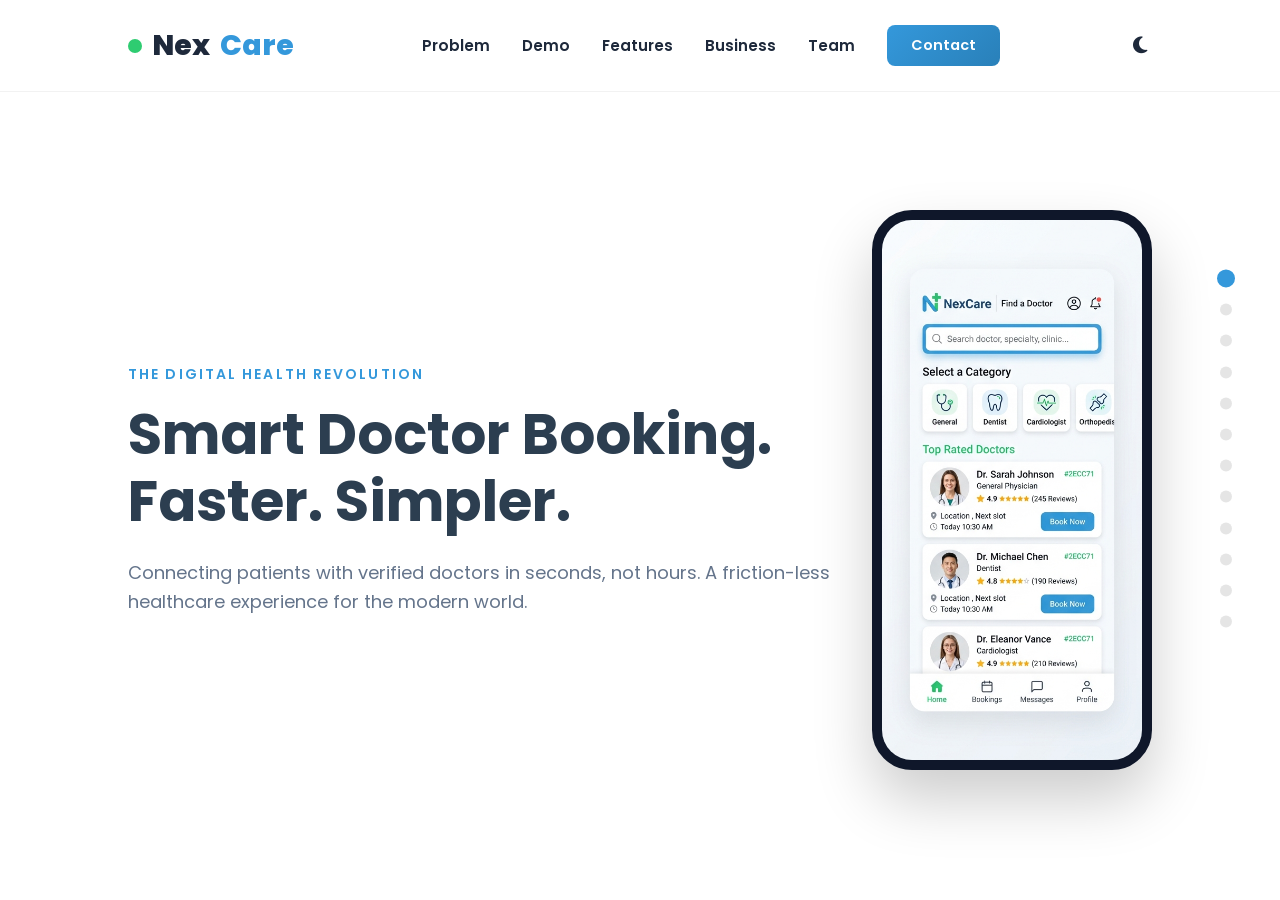
==== index.html @ 9a2c4b13 "feat: make NexCare website responsive for mobile and tablets" ====
<!DOCTYPE html>
<html lang="en">

<head>
    <meta charset="UTF-8">
    <meta name="viewport" content="width=device-width, initial-scale=1.0">
    <title>NexCare Pitch Deck | Smart Doctor Booking</title>
    <link rel="preconnect" href="https://fonts.googleapis.com">
    <link rel="preconnect" href="https://fonts.gstatic.com" crossorigin>
    <link
        href="https://fonts.googleapis.com/css2?family=Inter:wght@400;500;600&family=Poppins:wght@400;600;700;800&display=swap"
        rel="stylesheet">
    <link rel="stylesheet" href="https://cdnjs.cloudflare.com/ajax/libs/font-awesome/6.4.0/css/all.min.css">
    <link rel="stylesheet" href="style.css">
</head>

<body>

    <nav class="top-nav">
        <div class="logo-text">
            <div class="logo-dot"></div> Nex<span>Care</span>
        </div>
        <div class="nav-links" id="nav-links">
            <a href="javascript:void(0)" onclick="closeMenu(); scrollToSlide(1)">Problem</a>
            <a href="javascript:void(0)" onclick="closeMenu(); scrollToSlide(3)">Demo</a>
            <a href="javascript:void(0)" onclick="closeMenu(); scrollToSlide(4)">Features</a>
            <a href="javascript:void(0)" onclick="closeMenu(); scrollToSlide(7)">Business</a>
            <a href="javascript:void(0)" onclick="closeMenu(); scrollToSlide(10)">Team</a>
            <button class="btn btn-primary btn-sm" onclick="closeMenu(); scrollToSlide(11)">Contact</button>
        </div>
        <div class="nav-actions">
            <button class="theme-toggle" id="theme-toggle" title="Toggle Dark Mode">
                <i class="fas fa-moon"></i>
            </button>
            <button class="mobile-menu-toggle" id="mobile-menu-toggle">
                <i class="fas fa-bars"></i>
            </button>
        </div>
    </nav>

    <div class="nav-dots">
        <div class="nav-dot active" onclick="scrollToSlide(0)"></div>
        <div class="nav-dot" onclick="scrollToSlide(1)"></div>
        <div class="nav-dot" onclick="scrollToSlide(2)"></div>
        <div class="nav-dot" onclick="scrollToSlide(3)"></div>
        <div class="nav-dot" onclick="scrollToSlide(4)"></div>
        <div class="nav-dot" onclick="scrollToSlide(5)"></div>
        <div class="nav-dot" onclick="scrollToSlide(6)"></div>
        <div class="nav-dot" onclick="scrollToSlide(7)"></div>
        <div class="nav-dot" onclick="scrollToSlide(8)"></div>
        <div class="nav-dot" onclick="scrollToSlide(9)"></div>
        <div class="nav-dot" onclick="scrollToSlide(10)"></div>
        <div class="nav-dot" onclick="scrollToSlide(11)"></div>
    </div>

    <div class="deck-container" id="deck">

        <!-- Slide 1: Cover -->
        <section class="slide" id="slide-cover">
            <div class="content">
                <div class="text-side">
                    <span class="tagline">The Digital Health Revolution</span>
                    <h1>Smart Doctor Booking.<br>Faster. Simpler.</h1>
                    <p>Connecting patients with verified doctors in seconds, not hours. A friction-less healthcare
                        experience for the modern world.</p>
                </div>
                <div class="image-side">
                    <!-- Replace with generated image if available, else CSS mockup -->
                    <div class="iphone-frame">
                        <div class="iphone-screen">
                            <img src="nexcare_cover_mockup_1776426407868.png" alt="NexCare App"
                                style="width: 100%; height: 100%; object-fit: cover;">
                        </div>
                    </div>
                </div>
            </div>
        </section>

        <!-- Slide 2: Problem -->
        <section class="slide">
            <h2>The Healthcare Friction</h2>
            <div class="grid grid-3">
                <div class="card">
                    <div class="icon-box"><i class="fas fa-clock"></i></div>
                    <h3>Long Waiting Times</h3>
                    <p>Patients spend an average of 45 minutes in waiting rooms despite having appointments.</p>
                </div>
                <div class="card">
                    <div class="icon-box"><i class="fas fa-calendar-xmark"></i></div>
                    <h3>No Sync Slots</h3>
                    <p>Traditional booking via calls leads to double-bookings and manual errors.</p>
                </div>
                <div class="card">
                    <div class="icon-box"><i class="fas fa-user-shield"></i></div>
                    <h3>Trust Gap</h3>
                    <p>Hard to find verified reviews and transparent pricing for local practitioners.</p>
                </div>
            </div>
        </section>

        <!-- Slide 3: Solution -->
        <section class="slide">
            <h2>The NexCare Way</h2>
            <div class="grid grid-2">
                <div class="card solution-card" style="border-left: 5px solid #e74c3c;">
                    <span class="tagline" style="color: #e74c3c;">The Old Way</span>
                    <ul>
                        <li>Call multiple clinics</li>
                        <li>Ask for availability</li>
                        <li>Wait on-site for hours</li>
                        <li>Manual paper records</li>
                    </ul>
                </div>
                <div class="card solution-card" style="border-left: 5px solid var(--primary-green);">
                    <span class="tagline" style="color: var(--primary-green);">NexCare Solution</span>
                    <ul>
                        <li>One-tap search & filter</li>
                        <li>Real-time slot tracking</li>
                        <li>Zero-wait arrival system</li>
                        <li>Unified digital health IDs</li>
                    </ul>
                </div>
            </div>
        </section>

        <!-- Slide 4: Product Demo -->
        <section class="slide">
            <h2>Seamless User Flow</h2>
            <div class="flex-center" style="gap: 2rem;">
                <div class="iphone-frame small">
                    <div class="iphone-screen">
                        <div class="app-header">
                            <div class="logo-text" style="font-size: 1rem; margin-bottom: 0.5rem;">Nex<span>Care</span>
                            </div>
                            <div class="search-bar"><i class="fas fa-search"></i> Search Cardiologist...</div>
                        </div>
                        <div style="padding: 1rem;">
                            <p style="font-size: 0.7rem; font-weight: 600;">Top Doctors</p>
                            <div style="height: 60px; background: #f8fafc; margin-top: 10px; border-radius: 8px;"></div>
                        </div>
                    </div>
                </div>
                <div class="flow-arrow"><i class="fas fa-chevron-right"></i></div>
                <div class="iphone-frame small">
                    <div class="iphone-screen" style="padding: 1rem;">
                        <p style="font-size: 0.8rem; font-weight: 600;">Select Time Slot</p>
                        <div class="grid grid-3" style="margin-top: 1rem; gap: 0.5rem;">
                            <div
                                style="background: var(--bg-light-blue); font-size: 0.6rem; padding: 5px; text-align: center; border-radius: 4px;">
                                09:00 AM</div>
                            <div
                                style="background: var(--primary-blue); color: white; font-size: 0.6rem; padding: 5px; text-align: center; border-radius: 4px;">
                                10:30 AM</div>
                        </div>
                    </div>
                </div>
                <div class="flow-arrow"><i class="fas fa-chevron-right"></i></div>
                <div class="iphone-frame small">
                    <div class="iphone-screen flex-center" style="flex-direction: column;">
                        <div class="icon-box green" style="width: 40px; height: 40px; font-size: 18px;"><i
                                class="fas fa-check"></i></div>
                        <p style="font-size: 0.8rem; font-weight: 600;">Booking Confirmed!</p>
                    </div>
                </div>
            </div>
        </section>

        <!-- Slide 5: Features -->
        <section class="slide">
            <h2>Core Features</h2>
            <div class="grid grid-3">
                <div class="feature-item">
                    <div class="icon-box"><i class="fas fa-bolt"></i></div>
                    <h3>Smart Booking</h3>
                    <p>AI-driven slot allocation.</p>
                </div>
                <div class="feature-item">
                    <div class="icon-box green"><i class="fas fa-location-dot"></i></div>
                    <h3>Nearby Doctors</h3>
                    <p>Hyper-local search results.</p>
                </div>
                <div class="feature-item">
                    <div class="icon-box"><i class="fas fa-star"></i></div>
                    <h3>Verified Reviews</h3>
                    <p>100% authentic feedback.</p>
                </div>
                <div class="feature-item">
                    <div class="icon-box green"><i class="fas fa-message"></i></div>
                    <h3>In-app Chat</h3>
                    <p>Instant doctor consultation.</p>
                </div>
                <div class="feature-item">
                    <div class="icon-box"><i class="fas fa-bell"></i></div>
                    <h3>Reminders</h3>
                    <p>Automated SMS & Push alerts.</p>
                </div>
                <div class="feature-item">
                    <div class="icon-box green"><i class="fas fa-file-medical"></i></div>
                    <h3>Digital Records</h3>
                    <p>Access history anywhere.</p>
                </div>
            </div>
        </section>

        <!-- Slide 6: How It Works -->
        <section class="slide">
            <h2>The Journey</h2>
            <div class="flex-center" style="margin-top: 4rem; position: relative;">
                <div class="step-line"
                    style="position: absolute; height: 2px; width: 80%; background: var(--border-color); z-index: 1;">
                </div>
                <div class="grid grid-4" style="width: 100%; z-index: 2;">
                    <div class="step-item flex-center" style="flex-direction: column;">
                        <div class="step-circle active">1</div>
                        <h3>Search</h3>
                    </div>
                    <div class="step-item flex-center" style="flex-direction: column;">
                        <div class="step-circle active">2</div>
                        <h3>Book</h3>
                    </div>
                    <div class="step-item flex-center" style="flex-direction: column;">
                        <div class="step-circle active">3</div>
                        <h3>Visit</h3>
                    </div>
                    <div class="step-item flex-center" style="flex-direction: column;">
                        <div class="step-circle active">4</div>
                        <h3>Follow-up</h3>
                    </div>
                </div>
            </div>
        </section>

        <!-- Slide 7: Market Opportunity -->
        <section class="slide">
            <h2>Market Opportunity</h2>
            <div class="grid grid-2">
                <div class="market-stats">
                    <div class="stat-box">
                        <h1 style="color: var(--primary-blue); font-size: 5rem; margin-bottom: 0;">$350B</h1>
                        <p>Global Health-Tech Market by 2028</p>
                    </div>
                    <div class="stat-box" style="margin-top: 2rem;">
                        <h2 style="color: var(--primary-green); font-size: 4rem;">+25%</h2>
                        <p>YOY Growth in Digital Booking</p>
                    </div>
                </div>
                <div class="chart-box flex-center">
                    <div class="mock-chart">
                        <!-- CSS Bar Chart -->
                        <div class="bar" style="height: 40%;"></div>
                        <div class="bar" style="height: 60%;"></div>
                        <div class="bar" style="height: 85%;"></div>
                        <div class="bar highlighted" style="height: 100%;"></div>
                    </div>
                </div>
            </div>
        </section>

        <!-- Slide 8: Business Model -->
        <section class="slide">
            <h2>Sustainable Revenue</h2>
            <div class="grid grid-3">
                <div class="card">
                    <div class="icon-box green"><i class="fas fa-hand-holding-dollar"></i></div>
                    <h3>Commissions</h3>
                    <p>10-15% per successful booking through our platform.</p>
                </div>
                <div class="card">
                    <div class="icon-box"><i class="fas fa-user-doctor"></i></div>
                    <h3>Subscriptions</h3>
                    <p>Premium SaaS dashboard for clinic management.</p>
                </div>
                <div class="card">
                    <div class="icon-box green"><i class="fas fa-bullhorn"></i></div>
                    <h3>Featured Listings</h3>
                    <p>Priority ranking for doctors to increase visibility.</p>
                </div>
            </div>
        </section>

        <!-- Slide 9: Competitive Comparison -->
        <section class="slide">
            <h2>Why NexCare?</h2>
            <table class="comparison-table">
                <thead>
                    <tr>
                        <th>Feature</th>
                        <th>NexCare</th>
                        <th>Competitors</th>
                    </tr>
                </thead>
                <tbody>
                    <tr>
                        <td>Booking Speed</td>
                        <td><i class="fas fa-check-circle" style="color: var(--primary-green);"></i>
                            < 30s</td>
                        <td><i class="fas fa-times-circle" style="color: #ccc;"></i> 3-5 Mins</td>
                    </tr>
                    <tr>
                        <td>UI Complexity</td>
                        <td>Minimal & Fast</td>
                        <td>Cluttered / Heavy</td>
                    </tr>
                    <tr>
                        <td>Slot Sync</td>
                        <td>Real-time Hub</td>
                        <td>Manual/Delayed</td>
                    </tr>
                </tbody>
            </table>
        </section>

        <!-- Slide 10: Roadmap -->
        <section class="slide">
            <h2>Roadmap 2026-27</h2>
            <div class="roadmap-line">
                <div class="roadmap-point">
                    <div class="point-circle"></div>
                    <h3>MVP</h3>
                    <p>Core Booking App</p>
                </div>
                <div class="roadmap-point">
                    <div class="point-circle"></div>
                    <h3>Growth</h3>
                    <p>Multi-city Expansion</p>
                </div>
                <div class="roadmap-point">
                    <div class="point-circle"></div>
                    <h3>Scale</h3>
                    <p>Pharmacy Integration</p>
                </div>
                <div class="roadmap-point">
                    <div class="point-circle"></div>
                    <h3>Advanced</h3>
                    <p>AI Diagnosis Suite</p>
                </div>
            </div>
        </section>

        <!-- Slide 11: Team -->
        <section class="slide">
            <h2>The Visionaries</h2>
            <div class="grid grid-3">
                <div class="card text-center">
                    <div class="avatar"></div>
                    <h3>Alex Rivera</h3>
                    <p>CEO & Founder</p>
                    <div class="skills">Ex-Healthify, MBA</div>
                </div>
                <div class="card text-center">
                    <div class="avatar"></div>
                    <h3>Dr. Sarah Chen</h3>
                    <p>Medical Director</p>
                    <div class="skills">15+ Years Clinical Exp</div>
                </div>
                <div class="card text-center">
                    <div class="avatar"></div>
                    <h3>Sam Jordan</h3>
                    <p>CTO</p>
                    <div class="skills">Full Stack Architect</div>
                </div>
            </div>
        </section>

        <!-- Slide 12: Final CTA -->
        <section class="slide flex-center" style="text-align: center;">
            <div class="final-content">
                <h1>Ready to heal the booking experience?</h1>
                <p style="font-size: 1.5rem; margin-bottom: 3rem;">Let’s build the future of healthcare booking
                    together.</p>
                <div class="flex-center" style="gap: 2rem;">
                    <div class="contact-info">
                        <p><i class="fas fa-envelope"></i> invest@nexcare.tech</p>
                        <p><i class="fas fa-globe"></i> www.nexcare.tech</p>
                    </div>
                </div>
                <button class="btn btn-primary" style="margin-top: 3rem; transform: scale(1.2);">Join the
                    Journey</button>
            </div>
        </section>

    </div>

    <script src="script.js"></script>
</body>

</html>
---- style.css ----
:root {
    /* Primary Colors */
    --primary-green: #2ECC71;
    --primary-blue: #3498DB;
    --primary-dark: #2C3E50;
    
    /* Backgrounds */
    --bg-soft-white: #F8FAFC;
    --bg-white: #FFFFFF;
    --bg-light-blue: #EBF5FB;
    --bg-light-green: #EAFAF1;
    
    /* Neutral */
    --text-primary: #1E293B;
    --text-secondary: #64748B;
    --border-color: #E2E8F0;
    
    /* Shadows */
    --shadow-sm: 0 4px 6px -1px rgba(0, 0, 0, 0.05), 0 2px 4px -1px rgba(0, 0, 0, 0.03);
    --shadow-md: 0 10px 15px -3px rgba(0, 0, 0, 0.07), 0 4px 6px -2px rgba(0, 0, 0, 0.04);
    --shadow-lg: 0 20px 25px -5px rgba(0, 0, 0, 0.1), 0 10px 10px -5px rgba(0, 0, 0, 0.04);
    
    /* Utils */
    --radius-lg: 16px;
    --radius-md: 12px;
    --radius-sm: 8px;
    --transition: all 0.3s cubic-bezier(0.4, 0, 0.2, 1);

    /* Dark Mode Colors */
    --dark-bg: #0F172A;
    --dark-card: #1E293B;
    --dark-text: #F8FAFC;
    --dark-text-secondary: #94A3B8;
    --dark-border: rgba(255, 255, 255, 0.1);
}

body.dark-mode {
    --bg-soft-white: var(--dark-bg);
    --bg-white: var(--dark-card);
    --text-primary: var(--dark-text);
    --text-secondary: var(--dark-text-secondary);
    --border-color: var(--dark-border);
}

body.dark-mode .top-nav {
    background: rgba(15, 23, 42, 0.8);
    border-color: var(--dark-border);
}

body.dark-mode .nav-links a {
    color: var(--dark-text);
}

body.dark-mode .card,
body.dark-mode .comparison-table,
body.dark-mode .mock-chart {
    background: var(--dark-card);
}

* {
    margin: 0;
    padding: 0;
    box-sizing: border-box;
    font-family: 'Poppins', 'Inter', sans-serif;
}

body {
    background-color: var(--bg-soft-white);
    color: var(--text-primary);
    overflow: hidden;
}

/* Slide Container */
.deck-container {
    height: 100vh;
    width: 100vw;
    overflow-y: scroll;
    scroll-snap-type: y mandatory;
    scroll-behavior: smooth;
}

.slide {
    height: 100vh;
    width: 100vw;
    scroll-snap-align: start;
    padding: 4rem 8rem;
    display: flex;
    flex-direction: column;
    justify-content: center;
    position: relative;
    background-color: var(--bg-white);
}

.slide:nth-child(even) {
    background-color: var(--bg-soft-white);
}

/* Typography */
h1 {
    font-size: 3.5rem;
    font-weight: 700;
    line-height: 1.2;
    margin-bottom: 1.5rem;
    color: var(--primary-dark);
}

h2 {
    font-size: 2.8rem;
    font-weight: 700;
    margin-bottom: 3rem;
    color: var(--primary-dark);
    position: relative;
    display: inline-block;
}

h2::after {
    content: '';
    position: absolute;
    bottom: -10px;
    left: 0;
    width: 60px;
    height: 4px;
    background: var(--primary-green);
    border-radius: 2px;
}

h3 {
    font-size: 1.5rem;
    font-weight: 600;
    margin-bottom: 1rem;
}

p {
    font-size: 1.125rem;
    line-height: 1.6;
    color: var(--text-secondary);
}

.tagline {
    color: var(--primary-blue);
    font-weight: 600;
    text-transform: uppercase;
    letter-spacing: 0.15em;
    font-size: 0.875rem;
    margin-bottom: 1rem;
    display: block;
}

/* Layout Helpers */
.grid { display: grid; gap: 2.5rem; }
.grid-2 { grid-template-columns: 1fr 1fr; }
.grid-3 { grid-template-columns: repeat(3, 1fr); }
.grid-4 { grid-template-columns: repeat(4, 1fr); }

.flex-center {
    display: flex;
    align-items: center;
    justify-content: center;
}

.card {
    background: var(--bg-white);
    padding: 2.5rem;
    border-radius: var(--radius-lg);
    box-shadow: var(--shadow-sm);
    transition: var(--transition);
    border: 1px solid rgba(0,0,0,0.02);
}

.card:hover {
    transform: translateY(-8px);
    box-shadow: var(--shadow-lg);
}

/* Buttons */
.btn {
    padding: 1rem 2.5rem;
    border-radius: var(--radius-sm);
    font-weight: 600;
    cursor: pointer;
    transition: var(--transition);
    border: none;
    font-size: 1.1rem;
}

.btn-primary {
    background: linear-gradient(135deg, var(--primary-blue), #2980B9);
    color: white;
}

/* Navigation Bar */
.top-nav {
    position: fixed;
    top: 0;
    left: 0;
    width: 100%;
    padding: 1.5rem 8rem;
    display: flex;
    align-items: center;
    justify-content: space-between;
    z-index: 1000;
    background: rgba(255, 255, 255, 0.8);
    backdrop-filter: blur(10px);
    border-bottom: 1px solid rgba(0,0,0,0.05);
}

.logo-text {
    font-size: 1.8rem;
    font-weight: 800;
    display: flex;
    align-items: center;
    gap: 10px;
}

.nav-links {
    display: flex;
    align-items: center;
    gap: 2rem;
}

.theme-toggle {
    background: none;
    border: none;
    color: var(--text-primary);
    font-size: 1.2rem;
    cursor: pointer;
    padding: 5px;
    display: flex;
    align-items: center;
    justify-content: center;
    transition: var(--transition);
}

.theme-toggle:hover {
    color: var(--primary-blue);
    transform: rotate(15deg);
}

.nav-links a {
    text-decoration: none;
    color: var(--text-primary);
    font-weight: 600;
    font-size: 0.95rem;
    transition: var(--transition);
}

.nav-links a:hover {
    color: var(--primary-blue);
}

.btn-sm {
    padding: 0.6rem 1.5rem;
    font-size: 0.9rem;
}

/* Adjust slides for nav bar */
.slide {
    padding-top: 9rem; /* Increased padding */
}

#slide-cover .content {
    display: flex;
    align-items: center;
    justify-content: space-between;
    height: 100%;
    width: 100%;
}

/* Icons */
.icon-box {
    width: 64px;
    height: 64px;
    border-radius: var(--radius-md);
    background: var(--bg-light-blue);
    color: var(--primary-blue);
    font-size: 28px;
    margin-bottom: 1.5rem;
    display: flex;
    align-items: center;
    justify-content: center;
}

.icon-box.green {
    background: var(--bg-light-green);
    color: var(--primary-green);
}

/* Mockups Custom CSS */
.iphone-frame {
    width: 280px; /* Adjusted size */
    height: 560px; /* Adjusted size */
    background: #1e293b;
    border: 10px solid #0f172a;
    border-radius: 40px;
    padding: 0;
    box-shadow: 0 30px 60px rgba(0,0,0,0.2);
    position: relative;
    overflow: hidden;
}

body.dark-mode .iphone-frame {
    border-color: #334155;
}

.iphone-frame.small {
    width: 200px;
    height: 400px;
    border-radius: 30px;
    border-width: 6px;
}

.iphone-screen {
    width: 100%;
    height: 100%;
    background: #f8fafc;
    position: relative;
    overflow: hidden;
}

/* Realistic App UI inside mockups */
.app-bar {
    padding: 20px 15px 15px;
    background: white;
    border-bottom: 1px solid #f1f5f9;
}

.search-mini {
    background: #f1f5f9;
    padding: 8px 12px;
    border-radius: 8px;
    font-size: 0.6rem;
    color: #94a3b8;
    display: flex;
    align-items: center;
    gap: 8px;
}

.flow-arrow {
    font-size: 2.5rem;
    color: #cbd5e1;
    animation: bounceRight 2s infinite;
}

@keyframes bounceRight {
    0%, 20%, 50%, 80%, 100% {transform: translateX(0);}
    40% {transform: translateX(10px);}
    60% {transform: translateX(5px);}
}

/* Progress Indicator */
.nav-dots {
    position: fixed;
    right: 3rem;
    top: 50%;
    transform: translateY(-50%);
    display: flex;
    flex-direction: column;
    gap: 1.2rem;
    z-index: 100;
}

.nav-dot {
    width: 12px;
    height: 12px;
    border-radius: 50%;
    background: rgba(0,0,0,0.1);
    cursor: pointer;
    transition: var(--transition);
}

.nav-dot.active {
    background: var(--primary-blue);
    transform: scale(1.5);
}


.logo-dot {
    width: 14px;
    height: 14px;
    background: var(--primary-green);
    border-radius: 50%;
}

.logo-text span { color: var(--primary-blue); }

.comparison-table {
    width: 100%;
    border-collapse: collapse;
    background: white;
    border-radius: var(--radius-lg);
    box-shadow: var(--shadow-md);
    overflow: hidden;
}

.comparison-table th, .comparison-table td {
    padding: 1.5rem 2rem;
    text-align: left;
    border-bottom: 1px solid var(--border-color);
}

.comparison-table th {
    background: var(--bg-light-blue);
    color: var(--primary-blue);
    font-weight: 700;
}

.mock-chart {
    display: flex;
    align-items: flex-end;
    gap: 1.5rem;
    height: 300px;
    padding: 2rem;
    background: white;
    border-radius: var(--radius-lg);
}

.bar {
    width: 50px;
    background: #f1f5f9;
    border-radius: 8px 8px 2px 2px;
}

.bar.highlighted {
    background: linear-gradient(to top, var(--primary-blue), #5dade2);
}

.roadmap-line {
    display: flex;
    justify-content: space-between;
    margin-top: 4rem;
    position: relative;
}

.roadmap-line::after {
    content: '';
    position: absolute;
    top: 20px;
    left: 0;
    right: 0;
    height: 3px;
    background: var(--bg-light-blue);
    z-index: 0;
}

.roadmap-point {
    position: relative;
    z-index: 1;
    text-align: center;
}

.point-circle {
    width: 40px;
    height: 40px;
    background: white;
    border: 4px solid var(--primary-blue);
    border-radius: 50%;
    margin: 0 auto 1.5rem;
}

.step-circle {
    width: 60px;
    height: 60px;
    border-radius: 50%;
    background: white;
    border: 3px solid var(--border-color);
    display: flex;
    align-items: center;
    justify-content: center;
    font-weight: 700;
    margin-bottom: 1rem;
}

.step-circle.active {
    background: var(--primary-green);
    color: white;
    border-color: var(--primary-green);
}

.avatar {
    width: 100px;
    height: 100px;
    background: linear-gradient(135deg, #e2e8f0, #cbd5e1);
    border-radius: 50%;
    margin: 0 auto 1.5rem;
}

/* Animations */
.slide > * {
    opacity: 0;
    transform: translateY(20px);
    transition: all 0.8s ease;
}

.slide.visible > * {
    opacity: 1;
    transform: translateY(0);
}

/* Mobile Menu Toggle */
.mobile-menu-toggle {
    display: none;
    background: none;
    border: none;
    color: var(--text-primary);
    font-size: 1.5rem;
    cursor: pointer;
    padding: 5px;
    transition: var(--transition);
}

.nav-actions {
    display: flex;
    align-items: center;
    gap: 1rem;
}

/* Responsive Design */
@media (max-width: 1024px) {
    .slide {
        padding: 4rem 4rem;
    }
    
    .top-nav {
        padding: 1rem 4rem;
    }
    
    h1 { font-size: 3rem; }
    h2 { font-size: 2.2rem; }
}

@media (max-width: 768px) {
    body {
        overflow-y: auto;
    }
    
    .deck-container {
        scroll-snap-type: none;
        height: auto;
    }
    
    .slide {
        height: auto;
        min-height: 100vh;
        padding: 6rem 1.5rem 4rem;
    }
    
    .top-nav {
        padding: 1rem 1.5rem;
    }
    
    .mobile-menu-toggle {
        display: block;
    }
    
    .nav-links {
        position: fixed;
        top: 0;
        right: -100%;
        width: 80%;
        height: 100vh;
        background: var(--bg-white);
        flex-direction: column;
        justify-content: center;
        gap: 2.5rem;
        transition: 0.4s ease-in-out;
        box-shadow: -10px 0 30px rgba(0,0,0,0.1);
        z-index: 1001;
    }
    
    .nav-links.active {
        right: 0;
    }
    
    .nav-dots {
        display: none;
    }
    
    .grid-2, .grid-3, .grid-4 {
        grid-template-columns: 1fr;
        gap: 1.5rem;
    }

    /* Fix Journey Line for Mobile */
    .step-line {
        display: none;
    }

    .step-item {
        margin-bottom: 2rem;
    }
    
    h1 { font-size: 2.5rem; }
    h2 { font-size: 2rem; margin-bottom: 2rem; }
    
    #slide-cover .content {
        flex-direction: column;
        text-align: center;
        gap: 3rem;
    }
    
    .iphone-frame {
        width: 240px;
        height: 480px;
        margin: 0 auto;
    }
    
    .iphone-frame.small {
        width: 160px;
        height: 320px;
    }
    
    .flow-arrow {
        transform: rotate(90deg);
        margin: 1rem 0;
    }
    
    .comparison-table {
        display: block;
        overflow-x: auto;
    }
    
    .roadmap-line {
        flex-direction: column;
        gap: 3rem;
        margin-top: 2rem;
    }
    
    .roadmap-line::after {
        left: 20px;
        top: 0;
        bottom: 0;
        width: 3px;
        height: 100%;
    }
    
    .roadmap-point {
        text-align: left;
        padding-left: 60px;
    }
    
    .point-circle {
        position: absolute;
        left: 0;
        top: 0;
        margin: 0;
    }
    
    .market-stats {
        text-align: center;
    }
    
    .stat-box h1 { font-size: 3.5rem; }
    .stat-box h2 { font-size: 3rem; }
    
    .card {
        padding: 1.5rem;
    }
    
    .flex-center {
        flex-direction: column;
    }
}

@media (max-width: 480px) {
    h1 { font-size: 2.2rem; }
    h2 { font-size: 1.8rem; }
    p { font-size: 1rem; }
    
    .btn {
        width: 100%;
        padding: 1rem;
    }
    
    .iphone-frame {
        width: 200px;
        height: 400px;
    }
}
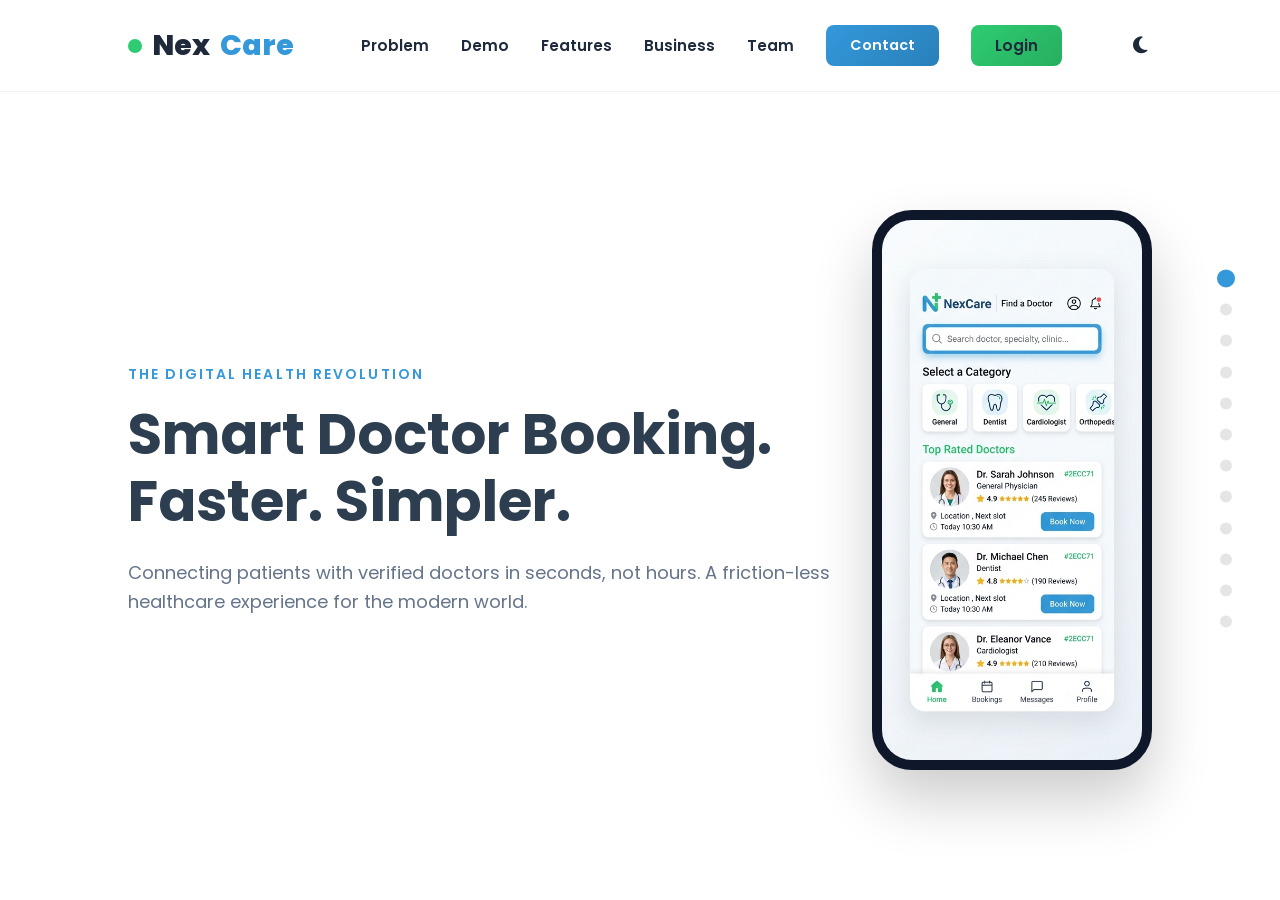
==== commit c3c1a967: "login page added" ====
--- a/index.html
+++ b/index.html
@@ -27,6 +27,38 @@
             <a href="javascript:void(0)" onclick="closeMenu(); scrollToSlide(7)">Business</a>
             <a href="javascript:void(0)" onclick="closeMenu(); scrollToSlide(10)">Team</a>
             <button class="btn btn-primary btn-sm" onclick="closeMenu(); scrollToSlide(11)">Contact</button>
+            <!-- Auth Nav: toggled by JS -->
+            <div id="auth-nav-area">
+                <!-- Shown when logged out -->
+                <a href="auth.html" id="nav-login-btn" class="btn btn-primary btn-sm" style="text-decoration:none; background: linear-gradient(135deg,#2ECC71,#27ae60);">Login</a>
+                <!-- Shown when logged in -->
+                <div id="nav-profile-btn" style="display:none; position:relative;">
+                    <button id="profile-avatar-btn" onclick="toggleProfileDropdown()" title="My Profile">
+                        <div class="profile-avatar-ring">
+                            <div class="profile-avatar-initials" id="nav-initials">U</div>
+                        </div>
+                    </button>
+                    <!-- Dropdown -->
+                    <div class="profile-dropdown" id="profile-dropdown">
+                        <div class="pd-header">
+                            <div class="pd-avatar-lg" id="pd-avatar-lg">U</div>
+                            <div class="pd-info">
+                                <p class="pd-name" id="pd-name">User</p>
+                                <p class="pd-role" id="pd-role">Patient</p>
+                            </div>
+                        </div>
+                        <div class="pd-details">
+                            <div class="pd-row"><i class="fas fa-envelope"></i><span id="pd-email">—</span></div>
+                            <div class="pd-row"><i class="fas fa-phone"></i><span id="pd-phone">—</span></div>
+                            <div class="pd-row"><i class="fas fa-calendar-check"></i><span id="pd-joined">—</span></div>
+                        </div>
+                        <div class="pd-actions">
+                            <a href="auth.html" class="pd-btn pd-btn-edit"><i class="fas fa-user-pen"></i> Edit Profile</a>
+                            <button class="pd-btn pd-btn-logout" onclick="logoutUser()"><i class="fas fa-right-from-bracket"></i> Logout</button>
+                        </div>
+                    </div>
+                </div>
+            </div>
         </div>
         <div class="nav-actions">
             <button class="theme-toggle" id="theme-toggle" title="Toggle Dark Mode">
@@ -236,11 +268,11 @@
             <div class="grid grid-2">
                 <div class="market-stats">
                     <div class="stat-box">
-                        <h1 style="color: var(--primary-blue); font-size: 5rem; margin-bottom: 0;">$350B</h1>
+                        <h1 class="stat-value">$350B</h1>
                         <p>Global Health-Tech Market by 2028</p>
                     </div>
                     <div class="stat-box" style="margin-top: 2rem;">
-                        <h2 style="color: var(--primary-green); font-size: 4rem;">+25%</h2>
+                        <h2 class="stat-value green">+25%</h2>
                         <p>YOY Growth in Digital Booking</p>
                     </div>
                 </div>
--- a/style.css
+++ b/style.css
@@ -474,6 +474,18 @@
     background: var(--primary-green);
     color: white;
     border-color: var(--primary-green);
+}
+
+.stat-value {
+    color: var(--primary-blue);
+    font-size: 5rem;
+    margin-bottom: 0;
+    font-weight: 800;
+}
+
+.stat-value.green {
+    color: var(--primary-green);
+    font-size: 4rem;
 }
 
 .avatar {
@@ -590,7 +602,38 @@
     }
     
     h1 { font-size: 2.5rem; }
-    h2 { font-size: 2rem; margin-bottom: 2rem; }
+    h2 { 
+        font-size: 2rem; 
+        margin-bottom: 2rem;
+        text-align: center;
+        display: block;
+        width: 100%;
+    }
+
+    h2::after {
+        left: 50%;
+        transform: translateX(-50%);
+    }
+
+    .slide {
+        text-align: center;
+    }
+
+    .card {
+        text-align: center;
+    }
+
+    .feature-item {
+        text-align: center;
+        display: flex;
+        flex-direction: column;
+        align-items: center;
+    }
+
+    .icon-box {
+        margin-left: auto;
+        margin-right: auto;
+    }
     
     #slide-cover .content {
         flex-direction: column;
@@ -603,10 +646,28 @@
         height: 480px;
         margin: 0 auto;
     }
-    
+
     .iphone-frame.small {
         width: 160px;
         height: 320px;
+    }
+    
+    .solution-card {
+        border-left: none !important;
+        border-top: 5px solid var(--primary-green);
+    }
+    
+    .solution-card:first-child {
+        border-top-color: #e74c3c;
+    }
+
+    .solution-card ul {
+        list-style: none;
+        padding: 0;
+    }
+
+    .solution-card li {
+        margin-bottom: 0.5rem;
     }
     
     .flow-arrow {
@@ -634,23 +695,21 @@
     }
     
     .roadmap-point {
-        text-align: left;
-        padding-left: 60px;
+        text-align: center;
+        padding-left: 0;
+        padding-top: 60px;
     }
     
     .point-circle {
         position: absolute;
-        left: 0;
+        left: 50%;
         top: 0;
+        transform: translateX(-50%);
         margin: 0;
     }
     
-    .market-stats {
-        text-align: center;
-    }
-    
-    .stat-box h1 { font-size: 3.5rem; }
-    .stat-box h2 { font-size: 3rem; }
+    .stat-value { font-size: 3.5rem; }
+    .stat-value.green { font-size: 3rem; }
     
     .card {
         padding: 1.5rem;
@@ -676,3 +735,197 @@
         height: 400px;
     }
 }
+
+/* ===== Profile Avatar & Dropdown ===== */
+#profile-avatar-btn {
+    background: none;
+    border: none;
+    cursor: pointer;
+    padding: 0;
+    display: flex;
+    align-items: center;
+}
+
+.profile-avatar-ring {
+    width: 40px;
+    height: 40px;
+    border-radius: 50%;
+    background: linear-gradient(135deg, #2ECC71, #3498DB);
+    padding: 2.5px;
+    display: flex;
+    align-items: center;
+    justify-content: center;
+    box-shadow: 0 0 0 2px rgba(52,152,219,0.3);
+    transition: all 0.3s ease;
+}
+
+.profile-avatar-ring:hover {
+    box-shadow: 0 0 0 3px rgba(52,152,219,0.6);
+    transform: scale(1.08);
+}
+
+.profile-avatar-initials {
+    width: 100%;
+    height: 100%;
+    border-radius: 50%;
+    background: var(--primary-dark);
+    color: white;
+    font-size: 0.85rem;
+    font-weight: 800;
+    display: flex;
+    align-items: center;
+    justify-content: center;
+    letter-spacing: 0.5px;
+}
+
+/* Dropdown */
+.profile-dropdown {
+    position: absolute;
+    top: calc(100% + 14px);
+    right: 0;
+    width: 280px;
+    background: var(--bg-white);
+    border-radius: var(--radius-lg);
+    box-shadow: 0 20px 60px rgba(0,0,0,0.18), 0 0 0 1px rgba(0,0,0,0.05);
+    overflow: hidden;
+    opacity: 0;
+    transform: translateY(-10px) scale(0.97);
+    pointer-events: none;
+    transition: all 0.25s cubic-bezier(0.4,0,0.2,1);
+    z-index: 999;
+}
+
+.profile-dropdown.open {
+    opacity: 1;
+    transform: translateY(0) scale(1);
+    pointer-events: all;
+}
+
+/* Dropdown Header */
+.pd-header {
+    display: flex;
+    align-items: center;
+    gap: 1rem;
+    padding: 1.2rem 1.4rem;
+    background: linear-gradient(135deg, #2C3E50, #1a252f);
+    color: white;
+}
+
+.pd-avatar-lg {
+    width: 52px;
+    height: 52px;
+    border-radius: 50%;
+    background: linear-gradient(135deg, #2ECC71, #3498DB);
+    display: flex;
+    align-items: center;
+    justify-content: center;
+    font-size: 1.3rem;
+    font-weight: 800;
+    color: white;
+    flex-shrink: 0;
+    box-shadow: 0 4px 12px rgba(0,0,0,0.3);
+}
+
+.pd-info { flex: 1; }
+
+.pd-name {
+    font-size: 1rem;
+    font-weight: 700;
+    color: white;
+    margin-bottom: 2px;
+}
+
+.pd-role {
+    font-size: 0.75rem;
+    color: #2ECC71;
+    font-weight: 600;
+    text-transform: uppercase;
+    letter-spacing: 0.06em;
+}
+
+/* Details */
+.pd-details {
+    padding: 0.8rem 1.4rem;
+    border-bottom: 1px solid var(--border-color);
+}
+
+.pd-row {
+    display: flex;
+    align-items: center;
+    gap: 0.7rem;
+    padding: 0.45rem 0;
+    color: var(--text-secondary);
+    font-size: 0.82rem;
+}
+
+.pd-row i {
+    color: var(--primary-blue);
+    width: 14px;
+    font-size: 0.8rem;
+    flex-shrink: 0;
+}
+
+.pd-row span {
+    color: var(--text-primary);
+    font-weight: 500;
+    word-break: break-all;
+}
+
+/* Actions */
+.pd-actions {
+    display: flex;
+    flex-direction: column;
+    gap: 0.4rem;
+    padding: 0.8rem 1rem;
+}
+
+.pd-btn {
+    display: flex;
+    align-items: center;
+    gap: 0.6rem;
+    padding: 0.55rem 0.8rem;
+    border-radius: var(--radius-sm);
+    font-size: 0.85rem;
+    font-weight: 600;
+    font-family: 'Poppins', sans-serif;
+    cursor: pointer;
+    border: none;
+    transition: all 0.2s ease;
+    text-decoration: none;
+    width: 100%;
+    text-align: left;
+}
+
+.pd-btn-edit {
+    background: var(--bg-light-blue);
+    color: var(--primary-blue);
+}
+.pd-btn-edit:hover {
+    background: var(--primary-blue);
+    color: white;
+}
+
+.pd-btn-logout {
+    background: #FEF2F2;
+    color: #EF4444;
+}
+.pd-btn-logout:hover {
+    background: #EF4444;
+    color: white;
+}
+
+/* Dark mode adjustments */
+body.dark-mode .profile-dropdown {
+    background: var(--dark-card);
+    box-shadow: 0 20px 60px rgba(0,0,0,0.5);
+}
+body.dark-mode .pd-row span { color: var(--dark-text); }
+body.dark-mode .pd-btn-edit {
+    background: rgba(52,152,219,0.15);
+    color: #5dade2;
+}
+body.dark-mode .pd-btn-logout {
+    background: rgba(239,68,68,0.1);
+    color: #f87171;
+}
+
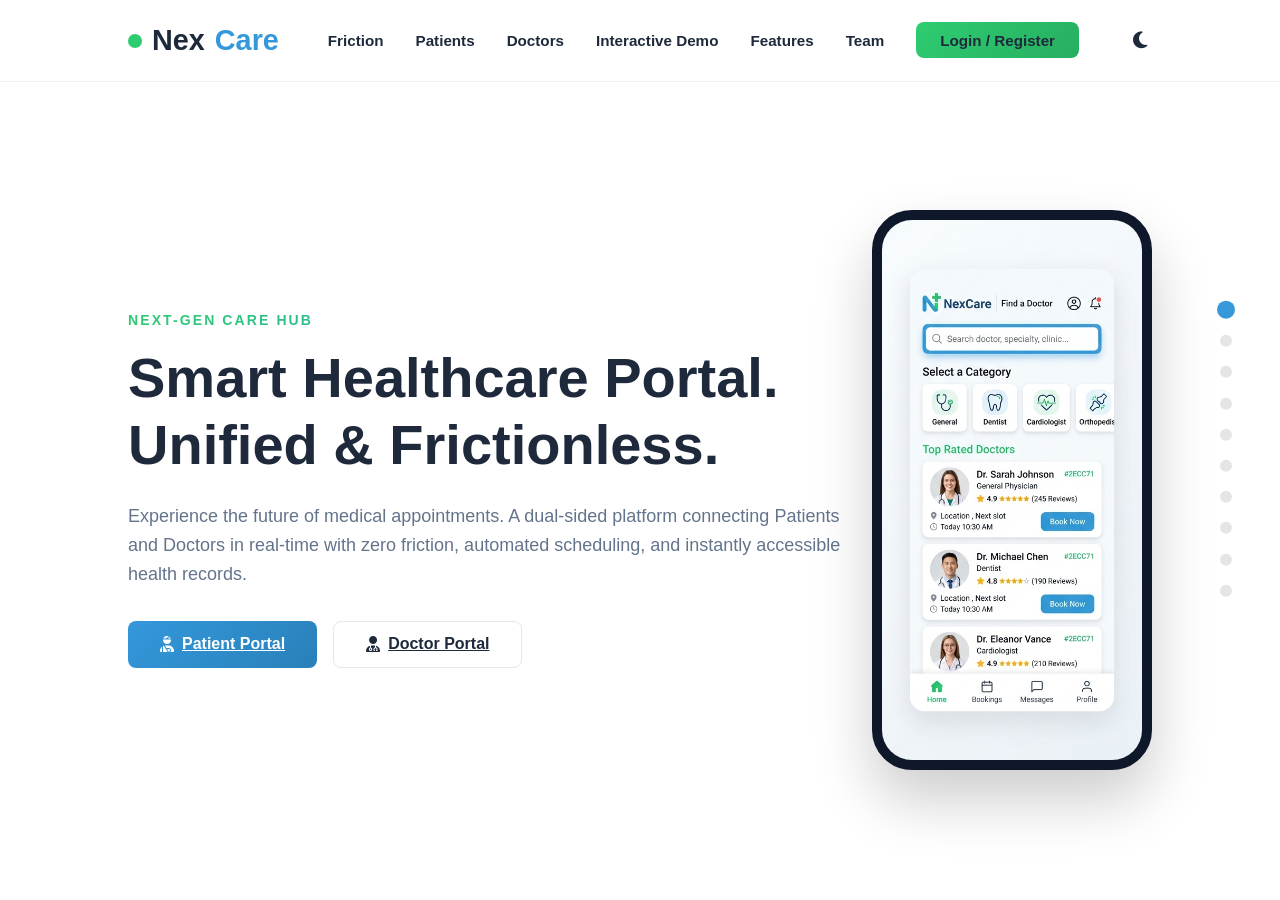
==== commit 56e3d2de: "landing page updated" ====
--- a/index.html
+++ b/index.html
@@ -4,14 +4,14 @@
 <head>
     <meta charset="UTF-8">
     <meta name="viewport" content="width=device-width, initial-scale=1.0">
-    <title>NexCare Pitch Deck | Smart Doctor Booking</title>
+    <title>NexCare | Smart Healthcare Portal</title>
     <link rel="preconnect" href="https://fonts.googleapis.com">
     <link rel="preconnect" href="https://fonts.gstatic.com" crossorigin>
     <link
-        href="https://fonts.googleapis.com/css2?family=Inter:wght@400;500;600&family=Poppins:wght@400;600;700;800&display=swap"
+        href="https://fonts.googleapis.com/css2?family=Outfit:wght@400;500;600;700;800&family=Plus+Jakarta+Sans:wght@400;500;600;700;800&display=swap"
         rel="stylesheet">
     <link rel="stylesheet" href="https://cdnjs.cloudflare.com/ajax/libs/font-awesome/6.4.0/css/all.min.css">
-    <link rel="stylesheet" href="style.css">
+    <link rel="stylesheet" href="style.css?v=7">
 </head>
 
 <body>
@@ -21,16 +21,16 @@
             <div class="logo-dot"></div> Nex<span>Care</span>
         </div>
         <div class="nav-links" id="nav-links">
-            <a href="javascript:void(0)" onclick="closeMenu(); scrollToSlide(1)">Problem</a>
-            <a href="javascript:void(0)" onclick="closeMenu(); scrollToSlide(3)">Demo</a>
-            <a href="javascript:void(0)" onclick="closeMenu(); scrollToSlide(4)">Features</a>
-            <a href="javascript:void(0)" onclick="closeMenu(); scrollToSlide(7)">Business</a>
-            <a href="javascript:void(0)" onclick="closeMenu(); scrollToSlide(10)">Team</a>
-            <button class="btn btn-primary btn-sm" onclick="closeMenu(); scrollToSlide(11)">Contact</button>
+            <a href="javascript:void(0)" onclick="closeMenu(); scrollToSlide(1)">Friction</a>
+            <a href="javascript:void(0)" onclick="closeMenu(); scrollToSlide(2)">Patients</a>
+            <a href="javascript:void(0)" onclick="closeMenu(); scrollToSlide(3)">Doctors</a>
+            <a href="javascript:void(0)" onclick="closeMenu(); scrollToSlide(4)">Interactive Demo</a>
+            <a href="javascript:void(0)" onclick="closeMenu(); scrollToSlide(5)">Features</a>
+            <a href="javascript:void(0)" onclick="closeMenu(); scrollToSlide(8)">Team</a>
             <!-- Auth Nav: toggled by JS -->
             <div id="auth-nav-area">
                 <!-- Shown when logged out -->
-                <a href="auth.html" id="nav-login-btn" class="btn btn-primary btn-sm" style="text-decoration:none; background: linear-gradient(135deg,#2ECC71,#27ae60);">Login</a>
+                <a href="auth.html" id="nav-login-btn" class="btn btn-primary btn-sm" style="text-decoration:none; background: linear-gradient(135deg,#2ECC71,#27ae60);">Login / Register</a>
                 <!-- Shown when logged in -->
                 <div id="nav-profile-btn" style="display:none; position:relative;">
                     <button id="profile-avatar-btn" onclick="toggleProfileDropdown()" title="My Profile">
@@ -53,6 +53,7 @@
                             <div class="pd-row"><i class="fas fa-calendar-check"></i><span id="pd-joined">—</span></div>
                         </div>
                         <div class="pd-actions">
+                            <a href="patient-dashboard.html" id="pd-dashboard-link" class="pd-btn pd-btn-edit" style="background:rgba(46,204,113,0.1);color:#2ECC71;"><i class="fas fa-gauge-high"></i> My Dashboard</a>
                             <a href="auth.html" class="pd-btn pd-btn-edit"><i class="fas fa-user-pen"></i> Edit Profile</a>
                             <button class="pd-btn pd-btn-logout" onclick="logoutUser()"><i class="fas fa-right-from-bracket"></i> Logout</button>
                         </div>
@@ -81,26 +82,30 @@
         <div class="nav-dot" onclick="scrollToSlide(7)"></div>
         <div class="nav-dot" onclick="scrollToSlide(8)"></div>
         <div class="nav-dot" onclick="scrollToSlide(9)"></div>
-        <div class="nav-dot" onclick="scrollToSlide(10)"></div>
-        <div class="nav-dot" onclick="scrollToSlide(11)"></div>
     </div>
 
     <div class="deck-container" id="deck">
 
-        <!-- Slide 1: Cover -->
+        <!-- Slide 1: Hero Cover -->
         <section class="slide" id="slide-cover">
             <div class="content">
-                <div class="text-side">
-                    <span class="tagline">The Digital Health Revolution</span>
-                    <h1>Smart Doctor Booking.<br>Faster. Simpler.</h1>
-                    <p>Connecting patients with verified doctors in seconds, not hours. A friction-less healthcare
-                        experience for the modern world.</p>
-                </div>
-                <div class="image-side">
-                    <!-- Replace with generated image if available, else CSS mockup -->
-                    <div class="iphone-frame">
+                <div class="text-side animate-fade-in-left">
+                    <span class="tagline gradient-text">Next-Gen Care Hub</span>
+                    <h1>Smart Healthcare Portal.<br>Unified & Frictionless.</h1>
+                    <p>Experience the future of medical appointments. A dual-sided platform connecting Patients and Doctors in real-time with zero friction, automated scheduling, and instantly accessible health records.</p>
+                    <div class="hero-cta-buttons" style="display: flex; gap: 1rem; margin-top: 2rem;">
+                        <a href="auth.html" class="btn btn-primary" style="display: inline-flex; align-items: center; gap: 8px;">
+                            <i class="fas fa-user-injured"></i> Patient Portal
+                        </a>
+                        <a href="auth.html" class="btn btn-secondary" style="display: inline-flex; align-items: center; gap: 8px;">
+                            <i class="fas fa-user-doctor"></i> Doctor Portal
+                        </a>
+                    </div>
+                </div>
+                <div class="image-side animate-fade-in-right">
+                    <div class="iphone-frame animate-float">
                         <div class="iphone-screen">
-                            <img src="nexcare_cover_mockup_1776426407868.png" alt="NexCare App"
+                            <img src="nexcare_cover_mockup_1776426407868.png" alt="NexCare App UI"
                                 style="width: 100%; height: 100%; object-fit: cover;">
                         </div>
                     </div>
@@ -108,312 +113,314 @@
             </div>
         </section>
 
-        <!-- Slide 2: Problem -->
-        <section class="slide">
-            <h2>The Healthcare Friction</h2>
+        <!-- Slide 2: Problem & Friction -->
+        <section class="slide">
+            <div class="slide-header">
+                <span class="tagline">The Current Reality</span>
+                <h2>The Healthcare Friction</h2>
+            </div>
+            <div class="grid grid-2">
+                <!-- Patient Problems -->
+                <div class="card glass-card border-glow-red">
+                    <div class="card-title-with-icon">
+                        <div class="icon-box red"><i class="fas fa-circle-xmark"></i></div>
+                        <h3>Patient Pain Points</h3>
+                    </div>
+                    <ul class="benefit-list">
+                        <li><i class="fas fa-minus"></i> Spending hours in crowded waiting rooms</li>
+                        <li><i class="fas fa-minus"></i> Calling multiple clinics for scheduling availability</li>
+                        <li><i class="fas fa-minus"></i> Misplacing paper prescriptions and physical records</li>
+                        <li><i class="fas fa-minus"></i> Unclear doctor specialities and consultation fees</li>
+                    </ul>
+                </div>
+                <!-- Doctor Problems -->
+                <div class="card glass-card border-glow-orange">
+                    <div class="card-title-with-icon">
+                        <div class="icon-box orange"><i class="fas fa-circle-exclamation"></i></div>
+                        <h3>Doctor Pain Points</h3>
+                    </div>
+                    <ul class="benefit-list">
+                        <li><i class="fas fa-minus"></i> Fragmented calendars and phone-in booking chaos</li>
+                        <li><i class="fas fa-minus"></i> Time spent filling out repetitive manual history</li>
+                        <li><i class="fas fa-minus"></i> No easy way to update availability or slots in real-time</li>
+                        <li><i class="fas fa-minus"></i> Lack of instant analytics for daily earnings and ratings</li>
+                    </ul>
+                </div>
+            </div>
+        </section>
+
+        <!-- Slide 3: Patients Perspective Pros -->
+        <section class="slide">
+            <div class="slide-header">
+                <span class="tagline">Patient Perspective</span>
+                <h2>Smarter & Faster Patient Care</h2>
+            </div>
             <div class="grid grid-3">
-                <div class="card">
-                    <div class="icon-box"><i class="fas fa-clock"></i></div>
-                    <h3>Long Waiting Times</h3>
-                    <p>Patients spend an average of 45 minutes in waiting rooms despite having appointments.</p>
-                </div>
-                <div class="card">
-                    <div class="icon-box"><i class="fas fa-calendar-xmark"></i></div>
-                    <h3>No Sync Slots</h3>
-                    <p>Traditional booking via calls leads to double-bookings and manual errors.</p>
-                </div>
-                <div class="card">
-                    <div class="icon-box"><i class="fas fa-user-shield"></i></div>
-                    <h3>Trust Gap</h3>
-                    <p>Hard to find verified reviews and transparent pricing for local practitioners.</p>
-                </div>
-            </div>
-        </section>
-
-        <!-- Slide 3: Solution -->
-        <section class="slide">
-            <h2>The NexCare Way</h2>
+                <div class="card glass-card hover-glow-green">
+                    <div class="icon-box green"><i class="fas fa-bolt"></i></div>
+                    <h3>1-Tap Booking</h3>
+                    <p>Find nearby verified specialist doctors and request a confirmed time slot in less than 30 seconds.</p>
+                </div>
+                <div class="card glass-card hover-glow-green">
+                    <div class="icon-box green"><i class="fas fa-clock"></i></div>
+                    <h3>Zero Waiting Time</h3>
+                    <p>Get instant updates on appointment approvals and status, making clinical visits smooth and predictable.</p>
+                </div>
+                <div class="card glass-card hover-glow-green">
+                    <div class="icon-box green"><i class="fas fa-file-pdf"></i></div>
+                    <h3>Printable E-Prescriptions</h3>
+                    <p>Access and print digital prescriptions generated in standard A4 format directly from your health records tab.</p>
+                </div>
+            </div>
+        </section>
+
+        <!-- Slide 4: Doctors Perspective Pros -->
+        <section class="slide">
+            <div class="slide-header">
+                <span class="tagline">Doctor Perspective</span>
+                <h2>Seamless Practice Management</h2>
+            </div>
+            <div class="grid grid-3">
+                <div class="card glass-card hover-glow-blue">
+                    <div class="icon-box blue"><i class="fas fa-calendar-check"></i></div>
+                    <h3>Smart Calendar Sync</h3>
+                    <p>Track your schedule with an integrated calendar and accept/decline booking requests instantly.</p>
+                </div>
+                <div class="card glass-card hover-glow-blue">
+                    <div class="icon-box blue"><i class="fas fa-file-medical"></i></div>
+                    <h3>Rapid RX Builder</h3>
+                    <p>Write prescriptions digitally using our fast prescription form. Patient details are auto-populated.</p>
+                </div>
+                <div class="card glass-card hover-glow-blue">
+                    <div class="icon-box blue"><i class="fas fa-chart-pie"></i></div>
+                    <h3>Practice Analytics</h3>
+                    <p>Monitor your performance with key stats including daily appointments, rating trends, and monthly earnings.</p>
+                </div>
+            </div>
+        </section>
+
+        <!-- Slide 5: Interactive Simulator Demo -->
+        <section class="slide" id="slide-demo">
+            <div class="slide-header">
+                <span class="tagline">Interactive Preview</span>
+                <h2>Experience the Dashboards</h2>
+            </div>
+            <div class="simulator-wrapper">
+                <div class="simulator-tabs">
+                    <button class="sim-tab active" onclick="switchSimTab('patient')"><i class="fas fa-user-injured"></i> Patient Dashboard</button>
+                    <button class="sim-tab" onclick="switchSimTab('doctor')"><i class="fas fa-user-doctor"></i> Doctor Dashboard</button>
+                </div>
+                <div class="simulator-screen-container glass-card">
+                    <!-- Patient Simulated Dashboard -->
+                    <div class="sim-screen active" id="sim-patient">
+                        <div class="sim-topbar">
+                            <div class="sim-title">Jane Smith (Patient Portal)</div>
+                            <div class="sim-badges">
+                                <span class="badge badge-green">Health Score: 98%</span>
+                            </div>
+                        </div>
+                        <div class="sim-body">
+                            <div class="sim-stats">
+                                <div class="sim-stat"><div class="val">1</div><div class="lbl">Upcoming Appt</div></div>
+                                <div class="sim-stat"><div class="val">3</div><div class="lbl">Doctors Consulted</div></div>
+                                <div class="sim-stat"><div class="val">2</div><div class="lbl">Health Records</div></div>
+                            </div>
+                            <div class="sim-card-list">
+                                <div class="sim-item">
+                                    <div class="avatar-circle">JD</div>
+                                    <div class="info">
+                                        <div class="name">Dr. John Doe (Cardiologist)</div>
+                                        <div class="desc"><i class="fas fa-clock"></i> Today @ 10:00 AM</div>
+                                    </div>
+                                    <span class="status-pill confirmed">Confirmed</span>
+                                </div>
+                            </div>
+                        </div>
+                    </div>
+                    <!-- Doctor Simulated Dashboard -->
+                    <div class="sim-screen" id="sim-doctor">
+                        <div class="sim-topbar">
+                            <div class="sim-title">Dr. John Doe (Doctor Portal)</div>
+                            <div class="sim-badges">
+                                <span class="badge badge-blue">Rating: 4.9 ★</span>
+                            </div>
+                        </div>
+                        <div class="sim-body">
+                            <div class="sim-stats">
+                                <div class="sim-stat"><div class="val">1</div><div class="lbl">Today's Appts</div></div>
+                                <div class="sim-stat"><div class="val">4</div><div class="lbl">Total Patients</div></div>
+                                <div class="sim-stat"><div class="val">₹2,500</div><div class="lbl">This Month</div></div>
+                            </div>
+                            <div class="sim-card-list">
+                                <div class="sim-item">
+                                    <div class="avatar-circle green">JS</div>
+                                    <div class="info">
+                                        <div class="name">Jane Smith</div>
+                                        <div class="desc">Consultation: 10:00 AM</div>
+                                    </div>
+                                    <div class="actions">
+                                        <span class="status-pill pending">Pending Request</span>
+                                        <button class="sim-btn accept-btn" onclick="alert('Demo: Request Accepted!')">Accept</button>
+                                    </div>
+                                </div>
+                            </div>
+                        </div>
+                    </div>
+                </div>
+            </div>
+        </section>
+
+        <!-- Slide 6: Platform Features Grid -->
+        <section class="slide">
+            <div class="slide-header">
+                <span class="tagline">Built-in Power</span>
+                <h2>NexCare Platform Core</h2>
+            </div>
+            <div class="grid grid-3">
+                <div class="feature-item glass-card">
+                    <div class="icon-box green"><i class="fas fa-shield-halved"></i></div>
+                    <h3>Secure & Encrypted</h3>
+                    <p>All database queries and patient metadata are encrypted to guarantee absolute confidentiality.</p>
+                </div>
+                <div class="feature-item glass-card">
+                    <div class="icon-box green"><i class="fas fa-rotate"></i></div>
+                    <h3>Cross-Tab Real-time Sync</h3>
+                    <p>Changes in patient bookings propagate instantly to the doctor's calendar without needing page reloads.</p>
+                </div>
+                <div class="feature-item glass-card">
+                    <div class="icon-box green"><i class="fas fa-cloud-arrow-down"></i></div>
+                    <h3>Offline Cache Fallback</h3>
+                    <p>Our intelligent client database operates gracefully offline via local browser cache if connection drops.</p>
+                </div>
+                <div class="feature-item glass-card">
+                    <div class="icon-box green"><i class="fas fa-magnifying-glass-location"></i></div>
+                    <h3>Dynamic Search Filters</h3>
+                    <p>Search doctors instantly by speciality, clinic location, or availability slots with zero-lag filters.</p>
+                </div>
+                <div class="feature-item glass-card">
+                    <div class="icon-box green"><i class="fas fa-print"></i></div>
+                    <h3>Standardized Reports</h3>
+                    <p>Generate clean, professional medical reports and prescriptions optimized for local printing.</p>
+                </div>
+                <div class="feature-item glass-card">
+                    <div class="icon-box green"><i class="fas fa-heart-pulse"></i></div>
+                    <h3>Status Tracking</h3>
+                    <p>Monitor patient health metrics and historical data chronologically inside a unified timeline.</p>
+                </div>
+            </div>
+        </section>
+
+        <!-- Slide 7: Appointment Journey -->
+        <section class="slide">
+            <div class="slide-header">
+                <span class="tagline">Simple Workflow</span>
+                <h2>The Patient & Doctor Journey</h2>
+            </div>
+            <div class="flex-center" style="margin-top: 2rem; position: relative;">
+                <div class="step-line"></div>
+                <div class="grid grid-4" style="width: 100%; z-index: 2;">
+                    <div class="step-item flex-center">
+                        <div class="step-circle active">1</div>
+                        <h3>Explore</h3>
+                        <p style="font-size:0.85rem; color:var(--text-secondary); text-align:center;">Patients search and view available local doctors.</p>
+                    </div>
+                    <div class="step-item flex-center">
+                        <div class="step-circle active">2</div>
+                        <h3>Reserve</h3>
+                        <p style="font-size:0.85rem; color:var(--text-secondary); text-align:center;">Select dates and book a requested slot instantly.</p>
+                    </div>
+                    <div class="step-item flex-center">
+                        <div class="step-circle active">3</div>
+                        <h3>Approve</h3>
+                        <p style="font-size:0.85rem; color:var(--text-secondary); text-align:center;">Doctors review and confirm the booking in real-time.</p>
+                    </div>
+                    <div class="step-item flex-center">
+                        <div class="step-circle active">4</div>
+                        <h3>Consult</h3>
+                        <p style="font-size:0.85rem; color:var(--text-secondary); text-align:center;">Generate digital prescriptions during consultation.</p>
+                    </div>
+                </div>
+            </div>
+        </section>
+
+        <!-- Slide 8: Business Value Proposition -->
+        <section class="slide">
+            <div class="slide-header">
+                <span class="tagline">Why Partner With Us</span>
+                <h2>Platform Value Proposition</h2>
+            </div>
             <div class="grid grid-2">
-                <div class="card solution-card" style="border-left: 5px solid #e74c3c;">
-                    <span class="tagline" style="color: #e74c3c;">The Old Way</span>
-                    <ul>
-                        <li>Call multiple clinics</li>
-                        <li>Ask for availability</li>
-                        <li>Wait on-site for hours</li>
-                        <li>Manual paper records</li>
+                <div class="card glass-card hover-glow-green">
+                    <div class="icon-box green"><i class="fas fa-users-viewfinder"></i></div>
+                    <h3>For Patients</h3>
+                    <ul class="benefit-list">
+                        <li><i class="fas fa-check-circle" style="color:var(--primary-green);"></i> Completely free medical appointment request tool</li>
+                        <li><i class="fas fa-check-circle" style="color:var(--primary-green);"></i> Digital directory of verified healthcare professionals</li>
+                        <li><i class="fas fa-check-circle" style="color:var(--primary-green);"></i> Secure access to historical reports and prescriptions</li>
                     </ul>
                 </div>
-                <div class="card solution-card" style="border-left: 5px solid var(--primary-green);">
-                    <span class="tagline" style="color: var(--primary-green);">NexCare Solution</span>
-                    <ul>
-                        <li>One-tap search & filter</li>
-                        <li>Real-time slot tracking</li>
-                        <li>Zero-wait arrival system</li>
-                        <li>Unified digital health IDs</li>
+                <div class="card glass-card hover-glow-blue">
+                    <div class="icon-box blue"><i class="fas fa-hospital-user"></i></div>
+                    <h3>For Medical Practices</h3>
+                    <ul class="benefit-list">
+                        <li><i class="fas fa-check-circle" style="color:var(--primary-blue);"></i> Flexible premium scheduler subscription plans</li>
+                        <li><i class="fas fa-check-circle" style="color:var(--primary-blue);"></i> Free up administrative reception bandwidth by 70%</li>
+                        <li><i class="fas fa-check-circle" style="color:var(--primary-blue);"></i> Increase appointment retention with automated indicators</li>
                     </ul>
                 </div>
             </div>
         </section>
 
-        <!-- Slide 4: Product Demo -->
-        <section class="slide">
-            <h2>Seamless User Flow</h2>
-            <div class="flex-center" style="gap: 2rem;">
-                <div class="iphone-frame small">
-                    <div class="iphone-screen">
-                        <div class="app-header">
-                            <div class="logo-text" style="font-size: 1rem; margin-bottom: 0.5rem;">Nex<span>Care</span>
-                            </div>
-                            <div class="search-bar"><i class="fas fa-search"></i> Search Cardiologist...</div>
-                        </div>
-                        <div style="padding: 1rem;">
-                            <p style="font-size: 0.7rem; font-weight: 600;">Top Doctors</p>
-                            <div style="height: 60px; background: #f8fafc; margin-top: 10px; border-radius: 8px;"></div>
-                        </div>
-                    </div>
-                </div>
-                <div class="flow-arrow"><i class="fas fa-chevron-right"></i></div>
-                <div class="iphone-frame small">
-                    <div class="iphone-screen" style="padding: 1rem;">
-                        <p style="font-size: 0.8rem; font-weight: 600;">Select Time Slot</p>
-                        <div class="grid grid-3" style="margin-top: 1rem; gap: 0.5rem;">
-                            <div
-                                style="background: var(--bg-light-blue); font-size: 0.6rem; padding: 5px; text-align: center; border-radius: 4px;">
-                                09:00 AM</div>
-                            <div
-                                style="background: var(--primary-blue); color: white; font-size: 0.6rem; padding: 5px; text-align: center; border-radius: 4px;">
-                                10:30 AM</div>
-                        </div>
-                    </div>
-                </div>
-                <div class="flow-arrow"><i class="fas fa-chevron-right"></i></div>
-                <div class="iphone-frame small">
-                    <div class="iphone-screen flex-center" style="flex-direction: column;">
-                        <div class="icon-box green" style="width: 40px; height: 40px; font-size: 18px;"><i
-                                class="fas fa-check"></i></div>
-                        <p style="font-size: 0.8rem; font-weight: 600;">Booking Confirmed!</p>
-                    </div>
-                </div>
-            </div>
-        </section>
-
-        <!-- Slide 5: Features -->
-        <section class="slide">
-            <h2>Core Features</h2>
+        <!-- Slide 9: Visionary Team -->
+        <section class="slide">
+            <div class="slide-header">
+                <span class="tagline">The Creators</span>
+                <h2>Our Visionary Team</h2>
+            </div>
             <div class="grid grid-3">
-                <div class="feature-item">
-                    <div class="icon-box"><i class="fas fa-bolt"></i></div>
-                    <h3>Smart Booking</h3>
-                    <p>AI-driven slot allocation.</p>
-                </div>
-                <div class="feature-item">
-                    <div class="icon-box green"><i class="fas fa-location-dot"></i></div>
-                    <h3>Nearby Doctors</h3>
-                    <p>Hyper-local search results.</p>
-                </div>
-                <div class="feature-item">
-                    <div class="icon-box"><i class="fas fa-star"></i></div>
-                    <h3>Verified Reviews</h3>
-                    <p>100% authentic feedback.</p>
-                </div>
-                <div class="feature-item">
-                    <div class="icon-box green"><i class="fas fa-message"></i></div>
-                    <h3>In-app Chat</h3>
-                    <p>Instant doctor consultation.</p>
-                </div>
-                <div class="feature-item">
-                    <div class="icon-box"><i class="fas fa-bell"></i></div>
-                    <h3>Reminders</h3>
-                    <p>Automated SMS & Push alerts.</p>
-                </div>
-                <div class="feature-item">
-                    <div class="icon-box green"><i class="fas fa-file-medical"></i></div>
-                    <h3>Digital Records</h3>
-                    <p>Access history anywhere.</p>
-                </div>
-            </div>
-        </section>
-
-        <!-- Slide 6: How It Works -->
-        <section class="slide">
-            <h2>The Journey</h2>
-            <div class="flex-center" style="margin-top: 4rem; position: relative;">
-                <div class="step-line"
-                    style="position: absolute; height: 2px; width: 80%; background: var(--border-color); z-index: 1;">
-                </div>
-                <div class="grid grid-4" style="width: 100%; z-index: 2;">
-                    <div class="step-item flex-center" style="flex-direction: column;">
-                        <div class="step-circle active">1</div>
-                        <h3>Search</h3>
-                    </div>
-                    <div class="step-item flex-center" style="flex-direction: column;">
-                        <div class="step-circle active">2</div>
-                        <h3>Book</h3>
-                    </div>
-                    <div class="step-item flex-center" style="flex-direction: column;">
-                        <div class="step-circle active">3</div>
-                        <h3>Visit</h3>
-                    </div>
-                    <div class="step-item flex-center" style="flex-direction: column;">
-                        <div class="step-circle active">4</div>
-                        <h3>Follow-up</h3>
-                    </div>
-                </div>
-            </div>
-        </section>
-
-        <!-- Slide 7: Market Opportunity -->
-        <section class="slide">
-            <h2>Market Opportunity</h2>
-            <div class="grid grid-2">
-                <div class="market-stats">
-                    <div class="stat-box">
-                        <h1 class="stat-value">$350B</h1>
-                        <p>Global Health-Tech Market by 2028</p>
-                    </div>
-                    <div class="stat-box" style="margin-top: 2rem;">
-                        <h2 class="stat-value green">+25%</h2>
-                        <p>YOY Growth in Digital Booking</p>
-                    </div>
-                </div>
-                <div class="chart-box flex-center">
-                    <div class="mock-chart">
-                        <!-- CSS Bar Chart -->
-                        <div class="bar" style="height: 40%;"></div>
-                        <div class="bar" style="height: 60%;"></div>
-                        <div class="bar" style="height: 85%;"></div>
-                        <div class="bar highlighted" style="height: 100%;"></div>
-                    </div>
-                </div>
-            </div>
-        </section>
-
-        <!-- Slide 8: Business Model -->
-        <section class="slide">
-            <h2>Sustainable Revenue</h2>
-            <div class="grid grid-3">
-                <div class="card">
-                    <div class="icon-box green"><i class="fas fa-hand-holding-dollar"></i></div>
-                    <h3>Commissions</h3>
-                    <p>10-15% per successful booking through our platform.</p>
-                </div>
-                <div class="card">
-                    <div class="icon-box"><i class="fas fa-user-doctor"></i></div>
-                    <h3>Subscriptions</h3>
-                    <p>Premium SaaS dashboard for clinic management.</p>
-                </div>
-                <div class="card">
-                    <div class="icon-box green"><i class="fas fa-bullhorn"></i></div>
-                    <h3>Featured Listings</h3>
-                    <p>Priority ranking for doctors to increase visibility.</p>
-                </div>
-            </div>
-        </section>
-
-        <!-- Slide 9: Competitive Comparison -->
-        <section class="slide">
-            <h2>Why NexCare?</h2>
-            <table class="comparison-table">
-                <thead>
-                    <tr>
-                        <th>Feature</th>
-                        <th>NexCare</th>
-                        <th>Competitors</th>
-                    </tr>
-                </thead>
-                <tbody>
-                    <tr>
-                        <td>Booking Speed</td>
-                        <td><i class="fas fa-check-circle" style="color: var(--primary-green);"></i>
-                            < 30s</td>
-                        <td><i class="fas fa-times-circle" style="color: #ccc;"></i> 3-5 Mins</td>
-                    </tr>
-                    <tr>
-                        <td>UI Complexity</td>
-                        <td>Minimal & Fast</td>
-                        <td>Cluttered / Heavy</td>
-                    </tr>
-                    <tr>
-                        <td>Slot Sync</td>
-                        <td>Real-time Hub</td>
-                        <td>Manual/Delayed</td>
-                    </tr>
-                </tbody>
-            </table>
-        </section>
-
-        <!-- Slide 10: Roadmap -->
-        <section class="slide">
-            <h2>Roadmap 2026-27</h2>
-            <div class="roadmap-line">
-                <div class="roadmap-point">
-                    <div class="point-circle"></div>
-                    <h3>MVP</h3>
-                    <p>Core Booking App</p>
-                </div>
-                <div class="roadmap-point">
-                    <div class="point-circle"></div>
-                    <h3>Growth</h3>
-                    <p>Multi-city Expansion</p>
-                </div>
-                <div class="roadmap-point">
-                    <div class="point-circle"></div>
-                    <h3>Scale</h3>
-                    <p>Pharmacy Integration</p>
-                </div>
-                <div class="roadmap-point">
-                    <div class="point-circle"></div>
-                    <h3>Advanced</h3>
-                    <p>AI Diagnosis Suite</p>
-                </div>
-            </div>
-        </section>
-
-        <!-- Slide 11: Team -->
-        <section class="slide">
-            <h2>The Visionaries</h2>
-            <div class="grid grid-3">
-                <div class="card text-center">
-                    <div class="avatar"></div>
+                <div class="card glass-card text-center">
+                    <div class="avatar" style="background: linear-gradient(135deg, #3498db, #2ecc71); display: flex; align-items: center; justify-content: center; color: white; font-weight: bold; font-size: 2rem;">AR</div>
                     <h3>Alex Rivera</h3>
                     <p>CEO & Founder</p>
-                    <div class="skills">Ex-Healthify, MBA</div>
-                </div>
-                <div class="card text-center">
-                    <div class="avatar"></div>
+                    <div class="skills" style="font-size:0.75rem; color:var(--primary-green); font-weight:600; margin-top:0.5rem; text-transform:uppercase;">Ex-Healthify, MBA</div>
+                </div>
+                <div class="card glass-card text-center">
+                    <div class="avatar" style="background: linear-gradient(135deg, #9b59b6, #e74c3c); display: flex; align-items: center; justify-content: center; color: white; font-weight: bold; font-size: 2rem;">SC</div>
                     <h3>Dr. Sarah Chen</h3>
                     <p>Medical Director</p>
-                    <div class="skills">15+ Years Clinical Exp</div>
-                </div>
-                <div class="card text-center">
-                    <div class="avatar"></div>
+                    <div class="skills" style="font-size:0.75rem; color:var(--primary-green); font-weight:600; margin-top:0.5rem; text-transform:uppercase;">15+ Years Clinical Exp</div>
+                </div>
+                <div class="card glass-card text-center">
+                    <div class="avatar" style="background: linear-gradient(135deg, #f1c40f, #e67e22); display: flex; align-items: center; justify-content: center; color: white; font-weight: bold; font-size: 2rem;">SJ</div>
                     <h3>Sam Jordan</h3>
                     <p>CTO</p>
-                    <div class="skills">Full Stack Architect</div>
-                </div>
-            </div>
-        </section>
-
-        <!-- Slide 12: Final CTA -->
+                    <div class="skills" style="font-size:0.75rem; color:var(--primary-green); font-weight:600; margin-top:0.5rem; text-transform:uppercase;">Full Stack Architect</div>
+                </div>
+            </div>
+        </section>
+
+        <!-- Slide 10: Final CTA -->
         <section class="slide flex-center" style="text-align: center;">
-            <div class="final-content">
+            <div class="final-content animate-fade-in">
+                <span class="tagline gradient-text">Join NexCare Today</span>
                 <h1>Ready to heal the booking experience?</h1>
-                <p style="font-size: 1.5rem; margin-bottom: 3rem;">Let’s build the future of healthcare booking
-                    together.</p>
-                <div class="flex-center" style="gap: 2rem;">
-                    <div class="contact-info">
-                        <p><i class="fas fa-envelope"></i> invest@nexcare.tech</p>
-                        <p><i class="fas fa-globe"></i> www.nexcare.tech</p>
-                    </div>
-                </div>
-                <button class="btn btn-primary" style="margin-top: 3rem; transform: scale(1.2);">Join the
-                    Journey</button>
+                <p style="font-size: 1.3rem; margin-bottom: 2rem; max-width: 700px; margin-left: auto; margin-right: auto;">Step into the modern age of digital medicine. Get started today by registering a patient or doctor account in just a few taps.</p>
+                <div class="flex-center" style="gap: 1.5rem; flex-wrap: wrap;">
+                    <a href="auth.html" class="btn btn-primary" style="transform: scale(1.15); text-decoration: none;">
+                        Create Your Account
+                    </a>
+                </div>
+                <div class="contact-info" style="margin-top: 3.5rem; opacity: 0.8; font-size: 0.9rem;">
+                    <span><i class="fas fa-envelope"></i> contact@nexcare.tech</span>
+                    <span style="margin: 0 1.5rem;">|</span>
+                    <span><i class="fas fa-globe"></i> nexcare.tech</span>
+                </div>
             </div>
         </section>
 
     </div>
 
-    <script src="script.js"></script>
+    <script src="script.js?v=6"></script>
 </body>
 
 </html>
--- a/style.css
+++ b/style.css
@@ -62,7 +62,15 @@
     padding: 0;
     box-sizing: border-box;
     font-family: 'Poppins', 'Inter', sans-serif;
-}
+    /* Hide scrollbars globally but keep scrolling active */
+    scrollbar-width: none;
+    -ms-overflow-style: none;
+}
+
+*::-webkit-scrollbar {
+    display: none;
+}
+
 
 body {
     background-color: var(--bg-soft-white);
@@ -101,14 +109,14 @@
     font-weight: 700;
     line-height: 1.2;
     margin-bottom: 1.5rem;
-    color: var(--primary-dark);
+    color: var(--text-primary);
 }
 
 h2 {
     font-size: 2.8rem;
     font-weight: 700;
     margin-bottom: 3rem;
-    color: var(--primary-dark);
+    color: var(--text-primary);
     position: relative;
     display: inline-block;
 }
@@ -125,9 +133,11 @@
 }
 
 h3 {
-    font-size: 1.5rem;
+    font-size: 1.2rem;
     font-weight: 600;
-    margin-bottom: 1rem;
+    margin-bottom: 0.6rem;
+    color: var(--text-primary);
+    line-height: 1.3;
 }
 
 p {
@@ -147,9 +157,42 @@
 }
 
 /* Layout Helpers */
-.grid { display: grid; gap: 2.5rem; }
+.grid { display: grid; gap: 2rem; }
 .grid-2 { grid-template-columns: 1fr 1fr; }
 .grid-3 { grid-template-columns: repeat(3, 1fr); }
+
+/* Feature Items (NexCare Platform Core) */
+.feature-item {
+    display: flex;
+    flex-direction: column;
+    align-items: flex-start;
+    padding: 1.5rem;
+    border-radius: var(--radius-lg);
+    overflow: hidden;
+}
+
+.feature-item h3 {
+    font-size: 1rem;
+    font-weight: 700;
+    margin-bottom: 0.5rem;
+    color: var(--text-primary);
+    line-height: 1.3;
+}
+
+.feature-item p {
+    font-size: 0.85rem;
+    line-height: 1.55;
+    color: var(--text-secondary);
+    margin: 0;
+}
+
+.feature-item .icon-box {
+    width: 48px;
+    height: 48px;
+    font-size: 20px;
+    margin-bottom: 1rem;
+    flex-shrink: 0;
+}
 .grid-4 { grid-template-columns: repeat(4, 1fr); }
 
 .flex-center {
@@ -526,18 +569,149 @@
     gap: 1rem;
 }
 
-/* Responsive Design */
+/* ===== RESPONSIVE DESIGN ===== */
+
+/* Large tablets / small laptops */
 @media (max-width: 1024px) {
+    .slide { padding: 7rem 3rem 3rem; }
+    .top-nav { padding: 1rem 3rem; }
+    h1 { font-size: 2.8rem; }
+    h2 { font-size: 2rem; }
+    .grid-4 { grid-template-columns: repeat(2, 1fr); }
+    .nav-dots { right: 1.5rem; }
+    .iphone-frame { width: 240px; height: 480px; }
+}
+
+/* Tablets */
+@media (max-width: 768px) {
+    body { overflow-y: auto; }
+
+    .deck-container {
+        scroll-snap-type: none;
+        height: auto;
+    }
+
     .slide {
-        padding: 4rem 4rem;
-    }
-    
-    .top-nav {
-        padding: 1rem 4rem;
-    }
-    
-    h1 { font-size: 3rem; }
-    h2 { font-size: 2.2rem; }
+        height: auto;
+        min-height: 100svh;
+        padding: 6rem 1.5rem 3rem;
+        scroll-snap-align: none;
+    }
+
+    .top-nav { padding: 1rem 1.5rem; }
+
+    .mobile-menu-toggle { display: block; }
+
+    .nav-links {
+        position: fixed;
+        top: 0; right: -100%;
+        width: 80%; height: 100vh;
+        background: var(--bg-white);
+        flex-direction: column;
+        justify-content: center;
+        gap: 2.5rem;
+        transition: 0.4s ease-in-out;
+        box-shadow: -10px 0 30px rgba(0,0,0,0.12);
+        z-index: 1001;
+        padding: 2rem;
+    }
+    .nav-links.active { right: 0; }
+
+    .nav-dots { display: none; }
+
+    .grid-2, .grid-3, .grid-4 {
+        grid-template-columns: 1fr;
+        gap: 1.5rem;
+    }
+
+    .step-line { display: none; }
+    .step-item { margin-bottom: 2rem; }
+
+    h1 { font-size: 2.2rem; }
+    h2 {
+        font-size: 1.8rem;
+        margin-bottom: 1.5rem;
+        text-align: center;
+        display: block;
+        width: 100%;
+    }
+    h2::after { left: 50%; transform: translateX(-50%); }
+
+    p { font-size: 1rem; }
+
+    .slide { text-align: center; }
+    .card { text-align: center; padding: 1.5rem; }
+    .feature-item { text-align: center; display: flex; flex-direction: column; align-items: center; }
+    .icon-box { margin-left: auto; margin-right: auto; }
+
+    #slide-cover .content {
+        flex-direction: column;
+        text-align: center;
+        gap: 2rem;
+    }
+
+    .iphone-frame { width: 220px; height: 440px; margin: 0 auto; }
+    .iphone-frame.small { width: 160px; height: 320px; }
+
+    .solution-card {
+        border-left: none !important;
+        border-top: 5px solid var(--primary-green);
+    }
+    .solution-card:first-child { border-top-color: #e74c3c; }
+    .solution-card ul { list-style: none; padding: 0; }
+    .solution-card li { margin-bottom: 0.5rem; }
+
+    .flow-arrow { transform: rotate(90deg); margin: 1rem 0; }
+
+    .comparison-table { display: block; overflow-x: auto; }
+
+    .roadmap-line {
+        flex-direction: column;
+        gap: 3rem;
+        margin-top: 2rem;
+    }
+    .roadmap-line::after { left: 20px; top: 0; bottom: 0; width: 3px; height: 100%; }
+    .roadmap-point { text-align: center; padding-left: 0; padding-top: 60px; }
+    .point-circle { position: absolute; left: 50%; top: 0; transform: translateX(-50%); margin: 0; }
+
+    .stat-value { font-size: 3.5rem; }
+    .stat-value.green { font-size: 3rem; }
+
+    .flex-center { flex-direction: column; }
+
+    /* Profile dropdown full-width on mobile */
+    .profile-dropdown { width: 260px; right: -1rem; }
+}
+
+/* Small phones */
+@media (max-width: 480px) {
+    .slide { padding: 5.5rem 1.2rem 2.5rem; }
+    h1 { font-size: 1.9rem; }
+    h2 { font-size: 1.6rem; }
+    p { font-size: 0.95rem; }
+
+    .btn { width: 100%; padding: 1rem; font-size: 1rem; }
+    .btn-sm { width: auto; }
+
+    .iphone-frame { width: 190px; height: 380px; }
+    .iphone-frame.small { width: 140px; height: 280px; }
+
+    .top-nav { padding: 0.8rem 1rem; }
+    .logo-text { font-size: 1.4rem; }
+
+    .card { padding: 1.2rem; }
+    .stat-value { font-size: 3rem; }
+
+    .nav-links { width: 90%; }
+
+    .profile-dropdown { width: calc(100vw - 2rem); right: -0.5rem; }
+}
+
+/* Very small phones */
+@media (max-width: 360px) {
+    h1 { font-size: 1.7rem; }
+    h2 { font-size: 1.4rem; }
+    .slide { padding: 5rem 1rem 2rem; }
 }
 
 @media (max-width: 768px) {
@@ -929,3 +1103,587 @@
     color: #f87171;
 }
 
+/* =========================================================
+ * INTERACTIVE CALENDAR STYLES (doctor-dashboard)
+ * ========================================================= */
+
+/* 7-column grid shared by weekday labels and day cells */
+.calendar-grid {
+    display: grid;
+    grid-template-columns: repeat(7, 1fr);
+    gap: 2px;
+}
+
+.calendar-weekdays > div {
+    font-size: 0.65rem;
+    font-weight: 600;
+    text-transform: uppercase;
+    letter-spacing: 0.04em;
+    padding: 4px 0;
+}
+
+/* Individual day cell */
+.cal-day {
+    position: relative;
+    display: flex;
+    flex-direction: column;
+    align-items: center;
+    justify-content: center;
+    min-height: 32px;
+    border-radius: 6px;
+    font-size: 0.75rem;
+    font-weight: 500;
+    cursor: pointer;
+    transition: background 0.18s, color 0.18s, transform 0.12s;
+    user-select: none;
+    border: 1px solid transparent;
+}
+.cal-day:not(.empty):hover {
+    background: rgba(52,152,219,0.12);
+    transform: scale(1.08);
+}
+.cal-day.empty {
+    cursor: default;
+    pointer-events: none;
+}
+.cal-day.today {
+    border-color: var(--primary-blue, #3498db);
+    font-weight: 700;
+    color: var(--primary-blue, #3498db);
+}
+.cal-day.selected {
+    background: var(--primary-blue, #3498db);
+    color: #fff !important;
+    border-color: var(--primary-blue, #3498db);
+    font-weight: 700;
+}
+.cal-day.selected .cal-dot {
+    background: rgba(255,255,255,0.9);
+}
+
+/* Green dot indicator for days with appointments */
+.cal-dot {
+    width: 5px;
+    height: 5px;
+    border-radius: 50%;
+    background: #2ecc71;
+    margin-top: 2px;
+    flex-shrink: 0;
+}
+
+/* Count badge shown in the detail panel */
+.cal-badge {
+    display: inline-flex;
+    align-items: center;
+    padding: 3px 10px;
+    border-radius: 20px;
+    font-size: 0.72rem;
+    font-weight: 700;
+    background: rgba(52,152,219,0.15);
+    color: #3498db;
+    letter-spacing: 0.03em;
+}
+
+/* Responsive: stack calendar + detail panel on mobile */
+@media (max-width: 768px) {
+    .schedule-container {
+        grid-template-columns: 1fr !important;
+    }
+}
+
+/* =========================================================
+ * PATIENT DASHBOARD – DATE PICKER (book appointment)
+ * ========================================================= */
+.date-input-wrapper {
+    position: relative;
+}
+.date-input-wrapper input[type="date"] {
+    width: 100%;
+    padding: 0.7rem 1rem;
+    border-radius: 8px;
+    border: 1px solid var(--border-color, rgba(255,255,255,0.1));
+    background: rgba(255,255,255,0.04);
+    color: inherit;
+    font-size: 0.9rem;
+    font-family: inherit;
+    outline: none;
+    transition: border 0.2s, box-shadow 0.2s;
+}
+.date-input-wrapper input[type="date"]:focus {
+    border-color: var(--primary-blue, #3498db);
+    box-shadow: 0 0 0 3px rgba(52,152,219,0.18);
+}
+.date-input-wrapper input[type="date"]::-webkit-calendar-picker-indicator {
+    filter: invert(0.6);
+    cursor: pointer;
+}
+
+/* =========================================================
+ * REDESIGNED LANDING PAGE STYLE SYSTEM
+ * ========================================================= */
+
+:root {
+    --primary-gradient: linear-gradient(135deg, #3498DB 0%, #2ECC71 100%);
+    --patient-neon: #2ECC71;
+    --doctor-neon: #3498DB;
+    --text-neon-glow-green: 0 0 15px rgba(46, 204, 113, 0.45);
+    --text-neon-glow-blue: 0 0 15px rgba(52, 152, 219, 0.45);
+}
+
+/* Font Overrides for modern tech feel */
+body {
+    font-family: 'Plus Jakarta Sans', 'Outfit', sans-serif;
+}
+
+/* Custom Gradients */
+.gradient-text {
+    background: linear-gradient(135deg, #2ECC71 0%, #3498DB 100%);
+    -webkit-background-clip: text;
+    -webkit-text-fill-color: transparent;
+    font-weight: 700;
+}
+
+/* Glassmorphism Cards */
+.glass-card {
+    background: rgba(255, 255, 255, 0.05) !important;
+    backdrop-filter: blur(16px);
+    border: 1px solid rgba(255, 255, 255, 0.08) !important;
+    box-shadow: 0 8px 32px 0 rgba(0, 0, 0, 0.1) !important;
+    border-radius: var(--radius-lg);
+    transition: all 0.4s cubic-bezier(0.165, 0.84, 0.44, 1);
+}
+
+body.dark-mode .glass-card {
+    background: rgba(15, 23, 42, 0.45) !important;
+    border-color: rgba(255, 255, 255, 0.05) !important;
+    box-shadow: 0 20px 40px rgba(0, 0, 0, 0.3) !important;
+}
+
+/* Card Glow States */
+.hover-glow-green:hover {
+    transform: translateY(-8px);
+    border-color: rgba(46, 204, 113, 0.4) !important;
+    box-shadow: 0 15px 30px rgba(46, 204, 113, 0.15) !important;
+}
+
+.hover-glow-blue:hover {
+    transform: translateY(-8px);
+    border-color: rgba(52, 152, 219, 0.4) !important;
+    box-shadow: 0 15px 30px rgba(52, 152, 219, 0.15) !important;
+}
+
+.border-glow-red {
+    border-top: 4px solid #EF4444 !important;
+}
+.border-glow-red:hover {
+    border-color: rgba(239, 68, 68, 0.3) !important;
+    box-shadow: 0 12px 24px rgba(239, 68, 68, 0.1) !important;
+}
+
+.border-glow-orange {
+    border-top: 4px solid #F59E0B !important;
+}
+.border-glow-orange:hover {
+    border-color: rgba(245, 158, 11, 0.3) !important;
+    box-shadow: 0 12px 24px rgba(245, 158, 11, 0.1) !important;
+}
+
+.benefit-list {
+    list-style: none;
+    padding: 0;
+    margin-top: 1rem;
+    text-align: left;
+}
+
+.benefit-list li {
+    font-size: 0.95rem;
+    margin-bottom: 0.8rem;
+    display: flex;
+    align-items: center;
+    gap: 10px;
+    color: var(--text-secondary);
+}
+
+body.dark-mode .benefit-list li {
+    color: var(--dark-text-secondary);
+}
+
+.benefit-list li i {
+    font-size: 0.8rem;
+}
+
+.benefit-list li i.fa-check-circle {
+    font-size: 1rem;
+}
+
+/* Slide Headers formatting */
+.slide-header {
+    text-align: center;
+    margin-bottom: 3rem;
+}
+
+.slide-header h2 {
+    margin-bottom: 0.5rem;
+}
+
+.slide-header h2::after {
+    left: 50%;
+    transform: translateX(-50%);
+}
+
+.hero-cta-buttons .btn {
+    padding: 0.85rem 2rem;
+    border-radius: var(--radius-sm);
+    font-weight: 700;
+    font-size: 1rem;
+    transition: var(--transition);
+}
+
+.hero-cta-buttons .btn-secondary {
+    background: transparent;
+    color: var(--text-primary);
+    border: 1px solid var(--border-color);
+}
+
+body.dark-mode .hero-cta-buttons .btn-secondary {
+    color: var(--dark-text);
+    border-color: rgba(255, 255, 255, 0.15);
+}
+
+.hero-cta-buttons .btn-secondary:hover {
+    background: rgba(52, 152, 219, 0.1);
+    border-color: var(--primary-blue);
+    color: var(--primary-blue);
+}
+
+/* =========================================================
+ * SIMULATOR PREVIEW STYLES
+ * ========================================================= */
+.simulator-wrapper {
+    max-width: 800px;
+    width: 100%;
+    margin: 0 auto;
+}
+
+.simulator-tabs {
+    display: flex;
+    justify-content: center;
+    gap: 1rem;
+    margin-bottom: 1.5rem;
+}
+
+.sim-tab {
+    background: rgba(255, 255, 255, 0.05);
+    border: 1px solid var(--border-color);
+    color: var(--text-secondary);
+    padding: 0.7rem 1.8rem;
+    font-family: inherit;
+    font-weight: 600;
+    border-radius: 30px;
+    cursor: pointer;
+    transition: all 0.3s ease;
+    display: flex;
+    align-items: center;
+    gap: 8px;
+}
+
+body.dark-mode .sim-tab {
+    border-color: rgba(255, 255, 255, 0.1);
+    color: var(--dark-text-secondary);
+}
+
+.sim-tab.active {
+    background: var(--primary-blue);
+    color: white;
+    border-color: var(--primary-blue);
+    box-shadow: 0 8px 20px rgba(52, 152, 219, 0.3);
+}
+
+.sim-tab:first-child.active {
+    background: var(--primary-green);
+    border-color: var(--primary-green);
+    box-shadow: 0 8px 20px rgba(46, 204, 113, 0.3);
+}
+
+.simulator-screen-container {
+    padding: 1.5rem;
+    border-radius: var(--radius-lg);
+    min-height: 250px;
+}
+
+.sim-screen {
+    display: none;
+    flex-direction: column;
+    gap: 1.2rem;
+    animation: fadeIn 0.4s ease forwards;
+}
+
+.sim-screen.active {
+    display: flex;
+}
+
+.sim-topbar {
+    display: flex;
+    justify-content: space-between;
+    align-items: center;
+    border-bottom: 1px solid rgba(255, 255, 255, 0.08);
+    padding-bottom: 0.8rem;
+}
+
+.sim-title {
+    font-weight: 700;
+    font-size: 1.1rem;
+    color: var(--text-primary);
+}
+
+body.dark-mode .sim-title {
+    color: var(--dark-text);
+}
+
+.badge {
+    padding: 4px 10px;
+    border-radius: 20px;
+    font-size: 0.72rem;
+    font-weight: 700;
+}
+
+.badge-green {
+    background: rgba(46, 204, 113, 0.15);
+    color: #2ECC71;
+}
+
+.badge-blue {
+    background: rgba(52, 152, 219, 0.15);
+    color: #3498DB;
+}
+
+.sim-stats {
+    display: grid;
+    grid-template-columns: repeat(3, 1fr);
+    gap: 1rem;
+}
+
+.sim-stat {
+    background: rgba(255, 255, 255, 0.02);
+    border: 1px solid rgba(255, 255, 255, 0.05);
+    border-radius: var(--radius-sm);
+    padding: 0.8rem;
+    text-align: center;
+}
+
+.sim-stat .val {
+    font-size: 1.3rem;
+    font-weight: 800;
+    color: var(--text-primary);
+}
+
+body.dark-mode .sim-stat .val {
+    color: var(--dark-text);
+}
+
+.sim-stat .lbl {
+    font-size: 0.72rem;
+    color: var(--text-secondary);
+}
+
+.sim-card-list {
+    display: flex;
+    flex-direction: column;
+    gap: 0.8rem;
+}
+
+.sim-item {
+    background: rgba(255, 255, 255, 0.03);
+    border: 1px solid rgba(255, 255, 255, 0.06);
+    border-radius: var(--radius-sm);
+    padding: 0.8rem;
+    display: flex;
+    align-items: center;
+    gap: 1rem;
+    text-align: left;
+}
+
+.avatar-circle {
+    width: 38px;
+    height: 38px;
+    border-radius: 50%;
+    background: linear-gradient(135deg, #3498db, #8e44ad);
+    color: white;
+    font-weight: 700;
+    font-size: 0.85rem;
+    display: flex;
+    align-items: center;
+    justify-content: center;
+    flex-shrink: 0;
+}
+
+.avatar-circle.green {
+    background: linear-gradient(135deg, #2ecc71, #27ae60);
+}
+
+.sim-item .info {
+    flex: 1;
+}
+
+.sim-item .name {
+    font-weight: 700;
+    font-size: 0.88rem;
+    color: var(--text-primary);
+}
+
+body.dark-mode .sim-item .name {
+    color: var(--dark-text);
+}
+
+.sim-item .desc {
+    font-size: 0.72rem;
+    color: var(--text-secondary);
+}
+
+.status-pill {
+    padding: 3px 10px;
+    border-radius: 20px;
+    font-size: 0.7rem;
+    font-weight: 700;
+}
+
+.status-pill.confirmed {
+    background: rgba(46, 204, 113, 0.12);
+    color: #2ecc71;
+}
+
+.status-pill.pending {
+    background: rgba(243, 156, 18, 0.12);
+    color: #f39c12;
+}
+
+.sim-item .actions {
+    display: flex;
+    align-items: center;
+    gap: 10px;
+}
+
+.sim-btn {
+    border: none;
+    padding: 5px 12px;
+    border-radius: 6px;
+    font-family: inherit;
+    font-weight: 700;
+    font-size: 0.75rem;
+    cursor: pointer;
+    transition: 0.2s ease;
+}
+
+.accept-btn {
+    background: var(--primary-blue);
+    color: white;
+}
+
+.accept-btn:hover {
+    opacity: 0.9;
+    transform: translateY(-1px);
+}
+
+/* =========================================================
+ * TIMELINE / JOURNEY STYLES
+ * ========================================================= */
+.step-line {
+    position: absolute;
+    height: 3px;
+    width: 76%;
+    background: rgba(255, 255, 255, 0.08);
+    left: 12%;
+    top: 30px;
+    z-index: 1;
+}
+
+.step-item {
+    display: flex;
+    flex-direction: column;
+    align-items: center;
+    gap: 0.8rem;
+}
+
+.step-item p {
+    max-width: 180px;
+}
+
+.step-circle {
+    width: 60px;
+    height: 60px;
+    border-radius: 50%;
+    background: rgba(255, 255, 255, 0.03);
+    border: 3px solid rgba(255, 255, 255, 0.08);
+    display: flex;
+    align-items: center;
+    justify-content: center;
+    font-weight: 700;
+    font-size: 1.2rem;
+    color: var(--text-secondary);
+    transition: all 0.4s ease;
+}
+
+body.dark-mode .step-circle {
+    color: var(--dark-text-secondary);
+}
+
+.step-circle.active {
+    background: linear-gradient(135deg, #2ECC71, #3498DB);
+    color: white;
+    border-color: transparent;
+    box-shadow: 0 0 15px rgba(52, 152, 219, 0.35);
+}
+
+/* =========================================================
+ * SMOOTH SCROLL & ENTRY ANIMATIONS
+ * ========================================================= */
+.animate-float {
+    animation: floating 3s ease-in-out infinite;
+}
+
+@keyframes floating {
+    0%, 100% {
+        transform: translateY(0px);
+    }
+    50% {
+        transform: translateY(-12px);
+    }
+}
+
+/* Entrance Animations */
+.animate-fade-in-left {
+    opacity: 0;
+    transform: translateX(-40px);
+    transition: opacity 1s cubic-bezier(0.165, 0.84, 0.44, 1), transform 1s cubic-bezier(0.165, 0.84, 0.44, 1);
+}
+
+.animate-fade-in-right {
+    opacity: 0;
+    transform: translateX(40px);
+    transition: opacity 1s cubic-bezier(0.165, 0.84, 0.44, 1), transform 1s cubic-bezier(0.165, 0.84, 0.44, 1);
+}
+
+.animate-fade-in {
+    opacity: 0;
+    transform: scale(0.95);
+    transition: opacity 1s cubic-bezier(0.165, 0.84, 0.44, 1), transform 1s cubic-bezier(0.165, 0.84, 0.44, 1);
+}
+
+.slide.visible .animate-fade-in-left,
+.slide.visible .animate-fade-in-right,
+.slide.visible .animate-fade-in {
+    opacity: 1;
+    transform: translate(0) scale(1);
+}
+
+@keyframes fadeIn {
+    from {
+        opacity: 0;
+        transform: translateY(10px);
+    }
+    to {
+        opacity: 1;
+        transform: translateY(0);
+    }
+}
+
